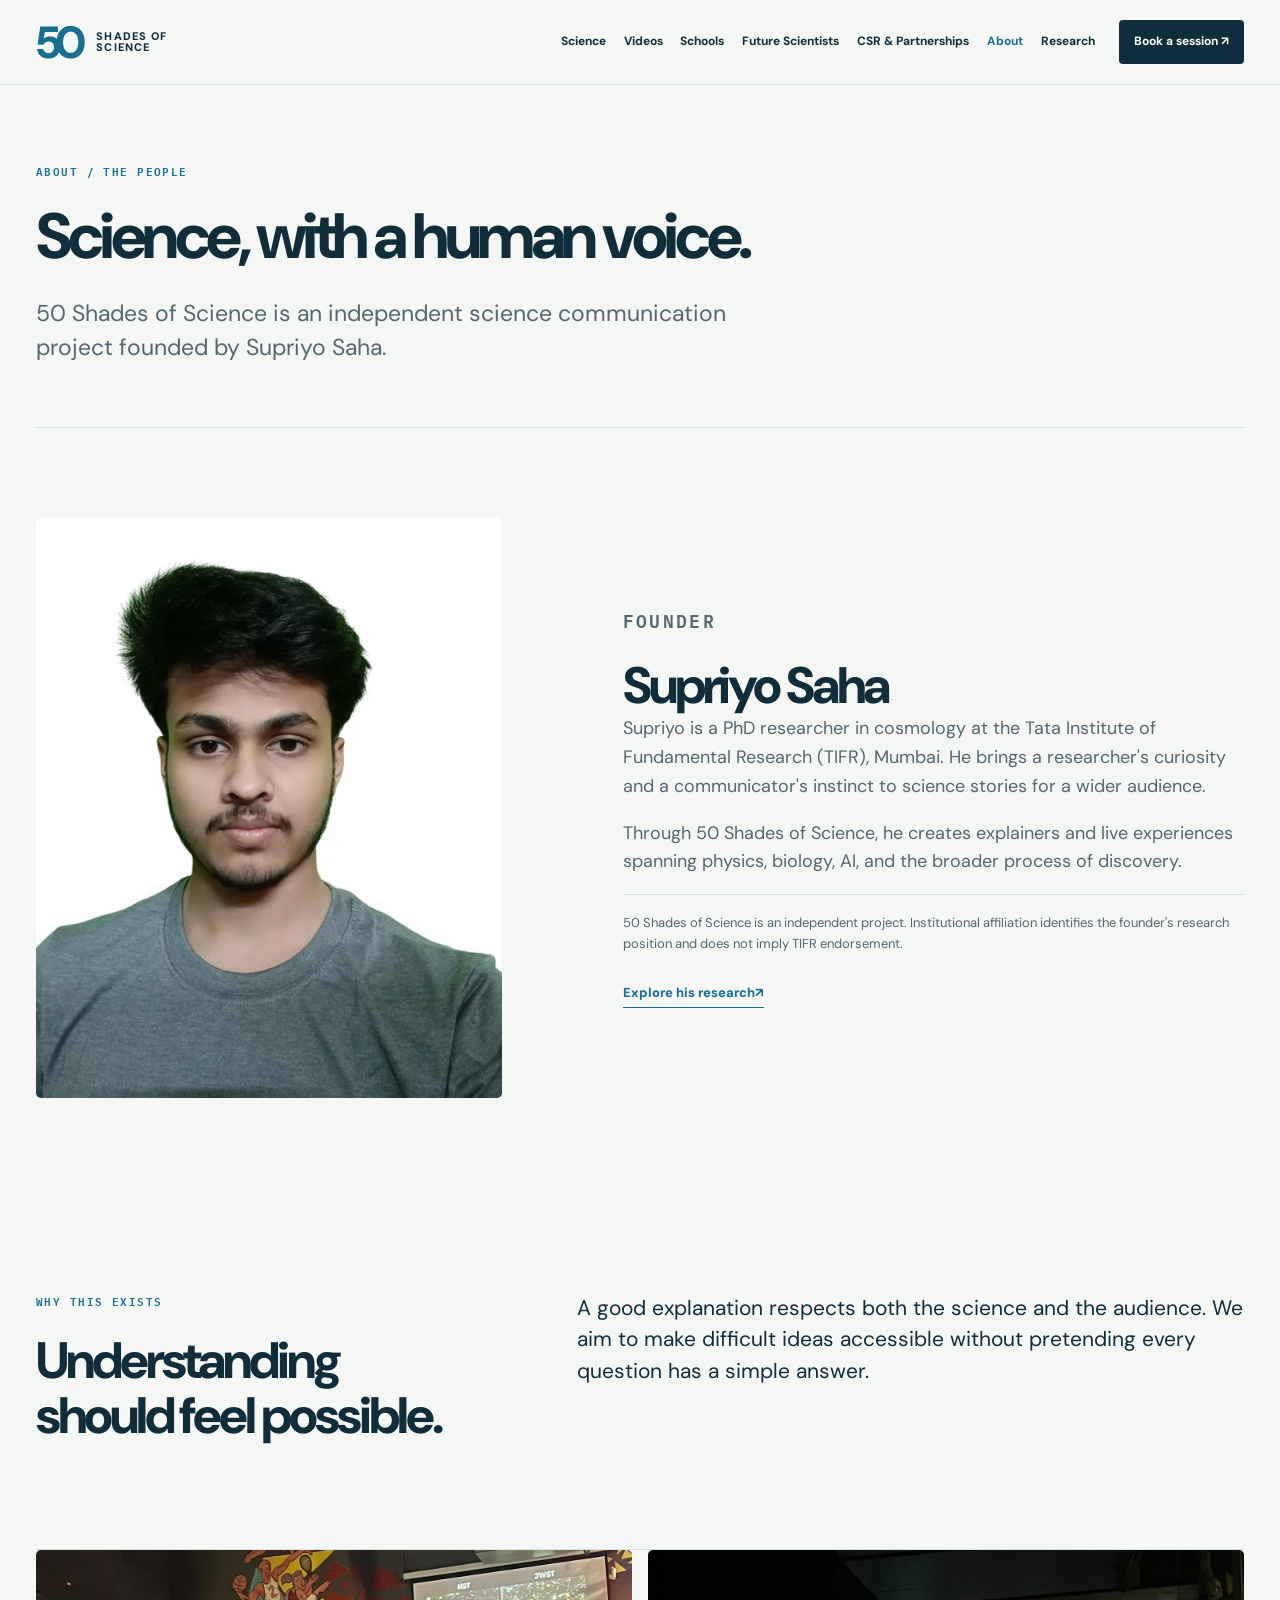
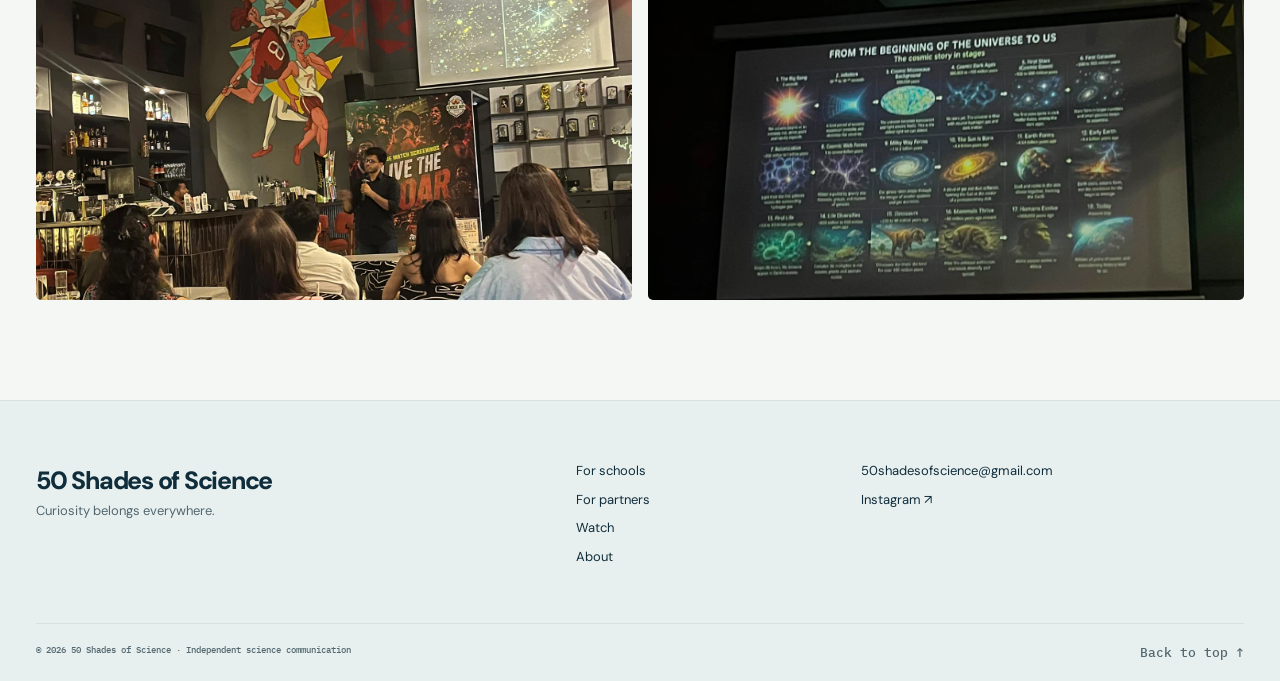
==== about.html @ 001e6424 "Redesign science site with modern light visual system" ====
<!doctype html>
<html lang="en"><head>
<meta charset="utf-8"><meta name="viewport" content="width=device-width, initial-scale=1">
<title>About 50 Shades of Science | 50 Shades of Science</title><meta name="description" content="Meet Supriyo Saha and the independent science communication project 50 Shades of Science.">
<meta name="theme-color" content="#f5f7f4"><link rel="canonical" href="https://supriyosaha1.github.io/50-shades-of-science/about.html"><meta property="og:type" content="website"><meta property="og:url" content="https://supriyosaha1.github.io/50-shades-of-science/about.html"><meta property="og:title" content="About 50 Shades of Science | 50 Shades of Science"><meta property="og:description" content="Meet Supriyo Saha and the independent science communication project 50 Shades of Science."><meta property="og:image" content="https://supriyosaha1.github.io/50-shades-of-science/assets/media/icecube-dawn.webp"><meta name="twitter:card" content="summary_large_image">
<link rel="icon" href="assets/favicon.svg" type="image/svg+xml"><link rel="preconnect" href="https://fonts.googleapis.com"><link rel="preconnect" href="https://fonts.gstatic.com" crossorigin><link href="https://fonts.googleapis.com/css2?family=DM+Sans:wght@400;500;600;700;800&family=IBM+Plex+Mono:wght@400;500;600&display=swap" rel="stylesheet"><link rel="stylesheet" href="assets/css/site-v2.css"><script type="application/ld+json">{"@context":"https://schema.org","@type":"Organization","name":"50 Shades of Science","description":"Independent science communication through talks, videos, and school programmes.","email":"mailto:50shadesofscience@gmail.com","sameAs":["https://www.instagram.com/50_shades_of_science/"]}</script>
<script defer src="assets/js/site.js"></script></head>
<body><a class="skip" href="#main">Skip to content</a>
<header class="site-header"><div class="wrap header-inner"><a class="wordmark" href="index.html" aria-label="50 Shades of Science home"><span class="wordmark-number">50</span><span>SHADES OF<br>SCIENCE</span></a><button class="menu-button" type="button" aria-controls="site-nav" aria-expanded="false">Menu <span aria-hidden="true">☰</span></button><nav id="site-nav" aria-label="Main navigation"><a href="science.html">Science</a><a href="videos.html">Videos</a><a href="school-programmes.html">Schools</a><a href="future-scientists.html">Future Scientists</a><a href="csr-partnerships.html">CSR & Partnerships</a><a href="about.html" aria-current="page">About</a><a href="research.html">Research</a><a class="nav-contact" href="contact.html">Book a session <span aria-hidden="true">↗</span></a></nav></div></header>
<main id="main"><header class="page-intro wrap"><p class="eyebrow">ABOUT / THE PEOPLE</p><h1>Science, with a human voice.</h1><p class="deck">50 Shades of Science is an independent science communication project founded by Supriyo Saha.</p></header><section class="about-grid wrap"><img src="assets/media/supriyo.webp" alt="Portrait of Supriyo Saha" loading="lazy"><div><p class="eyebrow">FOUNDER</p><h2>Supriyo Saha</h2><p>Supriyo is a PhD researcher in cosmology at the Tata Institute of Fundamental Research (TIFR), Mumbai. He brings a researcher's curiosity and a communicator's instinct to science stories for a wider audience.</p><p>Through 50 Shades of Science, he creates explainers and live experiences spanning physics, biology, AI, and the broader process of discovery.</p><p class="fine-print">50 Shades of Science is an independent project. Institutional affiliation identifies the founder's research position and does not imply TIFR endorsement.</p><a class="text-link" href="research.html">Explore his research<span aria-hidden="true"> ↗</span></a></div></section><section class="section wrap"><div class="section-heading"><p class="eyebrow">WHY THIS EXISTS</p><h2>Understanding should feel possible.</h2></div><div class="section-body"><p>A good explanation respects both the science and the audience. We aim to make difficult ideas accessible without pretending every question has a simple answer.</p></div></section><section class="gallery wrap"><img src="assets/images/photos/bar-talk-room.webp" alt="People gathered for a public science talk" loading="lazy"><img src="assets/images/photos/bar-talk-cosmic-slide.webp" alt="Cosmology being explained at a live event" loading="lazy"></section></main>
<footer class="site-footer"><div class="wrap footer-top"><div><a class="footer-brand" href="index.html">50 Shades of Science</a><p>Curiosity belongs everywhere.</p></div><div class="footer-links"><a href="school-programmes.html">For schools</a><a href="csr-partnerships.html">For partners</a><a href="videos.html">Watch</a><a href="about.html">About</a></div><div class="footer-links"><a href="mailto:50shadesofscience@gmail.com">50shadesofscience@gmail.com</a><a href="https://www.instagram.com/50_shades_of_science/" target="_blank" rel="noopener noreferrer">Instagram ↗</a></div></div><div class="wrap footer-bottom"><small>© 2026 50 Shades of Science · Independent science communication</small><a href="#main">Back to top ↑</a></div></footer></body></html>
---- assets/css/site-v2.css ----
:root{--bg:#f5f7f4;--paper:#ffffff;--ink:#102d3c;--muted:#526770;--line:#d5e0df;--blue:#176f91;--aqua:#dcecef;--mint:#eaf3eb;--mono:'IBM Plex Mono',ui-monospace,monospace;--sans:'DM Sans',Inter,ui-sans-serif,system-ui,sans-serif}
*{box-sizing:border-box}html{scroll-behavior:smooth}body{margin:0;background:var(--bg);color:var(--ink);font:16px/1.6 var(--sans);-webkit-font-smoothing:antialiased}img,video{display:block;max-width:100%}a{color:inherit}button,input,select,textarea{font:inherit}button{cursor:pointer}h1,h2,h3,p,figure,blockquote{margin-top:0}.wrap{width:min(100% - 72px,1320px);margin-inline:auto}.skip{position:absolute;top:-100px;left:20px;padding:12px;background:var(--ink);color:#fff;z-index:100}.skip:focus{top:15px}
.site-header{position:sticky;top:0;z-index:40;background:rgba(245,247,244,.96);border-bottom:1px solid var(--line);backdrop-filter:blur(14px)}.header-inner{min-height:84px;display:flex;align-items:center;justify-content:space-between;gap:28px}.wordmark{display:flex;align-items:center;gap:11px;text-decoration:none;font-size:11px;line-height:1.02;font-weight:800;letter-spacing:.1em;white-space:nowrap}.wordmark-number{font-size:45px;line-height:1;letter-spacing:-.13em;padding-right:5px;color:var(--blue);font-weight:800}.site-header nav{display:flex;align-items:center;gap:clamp(10px,1.4vw,22px)}.site-header nav a{text-decoration:none;font-size:12px;font-weight:700;white-space:nowrap;transition:color .2s}.site-header nav a:hover,.site-header nav a[aria-current]{color:var(--blue)}.site-header nav .nav-contact{margin-left:6px;background:var(--ink);color:#fff;padding:12px 15px;border-radius:4px}.site-header nav .nav-contact:hover{background:var(--blue);color:#fff}.menu-button{display:none;background:none;border:0;font-weight:700;color:var(--ink)}
.eyebrow{font:600 11px/1.4 var(--mono);letter-spacing:.13em;text-transform:uppercase;color:var(--blue);margin-bottom:26px}.hero{display:grid;grid-template-columns:1fr .94fr;gap:6%;align-items:stretch;min-height:690px;padding-block:44px 54px}.hero-copy{display:flex;flex-direction:column;justify-content:center;padding-block:35px}.hero h1{font-size:clamp(58px,6.5vw,96px);line-height:.99;letter-spacing:-.084em;font-weight:800;max-width:780px;margin:0 0 31px}.hero h1 em{font-style:normal;color:var(--blue)}.hero-deck{max-width:630px;font-size:clamp(18px,1.7vw,22px);line-height:1.5;color:var(--muted);margin-bottom:37px}.actions{display:flex;gap:12px;flex-wrap:wrap}.button{display:inline-flex;align-items:center;justify-content:center;background:var(--ink);color:#fff;border:1px solid var(--ink);border-radius:4px;min-height:51px;padding:12px 20px;text-decoration:none;font-size:13px;font-weight:800;line-height:1.3;transition:background .2s,transform .2s}.button:hover{background:var(--blue);border-color:var(--blue);transform:translateY(-2px)}.button.secondary{background:transparent;color:var(--ink)}.button.secondary:hover{background:var(--aqua)}.hero-note{display:flex;gap:8px;flex-wrap:wrap;margin-top:59px;padding-top:17px;border-top:1px solid var(--line);font:500 11px/1.6 var(--mono);color:var(--muted)}.hero-note span:first-child:after{content:' /';color:var(--blue)}.hero-photo{margin:0;min-height:560px;position:relative;overflow:hidden;border-radius:5px;background:#c1d4d8}.hero-photo:after{content:'';position:absolute;inset:auto 0 0;height:35%;background:linear-gradient(transparent,rgba(8,35,52,.42));pointer-events:none}.hero-photo img{height:100%;width:100%;object-fit:cover;object-position:64% center}.hero-photo figcaption{position:absolute;bottom:25px;left:25px;z-index:1;color:#fff;font:600 11px var(--mono);letter-spacing:.06em;text-transform:uppercase}.strip{display:flex;justify-content:space-between;gap:12px;border-top:1px solid var(--line);border-bottom:1px solid var(--line);padding-block:18px;font:600 11px var(--mono);letter-spacing:.09em;text-transform:uppercase;color:var(--muted)}.strip span:before{content:'+';color:var(--blue);margin-right:10px}
.section{display:grid;grid-template-columns:.8fr 1.2fr;gap:8%;padding-block:105px;border-bottom:1px solid var(--line)}.section h2,.section-wide h2,.photo-band h2,.about-grid h2,.contact-aside h2{font-size:clamp(38px,4vw,59px);line-height:1.07;letter-spacing:-.06em;font-weight:800;margin:0}.section-body{max-width:680px}.section-body>p:first-child{font-size:21px;line-height:1.5;color:var(--ink)}.section-body p,.card p,.photo-band p,.about-grid p,.contact-aside p{color:var(--muted)}.text-link{display:inline-flex;align-items:center;color:var(--blue);font-size:13px;font-weight:800;text-decoration:none;padding-bottom:3px;border-bottom:1px solid var(--blue);margin-top:15px}.text-link:hover{color:var(--ink);border-color:var(--ink)}.section-wide{padding-block:100px}.tint{background:var(--aqua)}.section-wide .section-heading{display:grid;grid-template-columns:1fr 1fr;column-gap:8%;align-items:end;margin-bottom:32px}.section-wide .section-heading .eyebrow{grid-column:1/-1}.section-wide .section-heading>p:last-child{max-width:400px;color:var(--muted);margin:0}.feature-grid{display:grid;grid-template-columns:1.15fr .85fr;gap:18px}.card{min-width:0;background:var(--paper);border:1px solid var(--line);border-radius:5px;overflow:hidden;transition:transform .25s,box-shadow .25s}.card:hover{transform:translateY(-4px);box-shadow:0 16px 35px rgba(20,62,78,.08)}.card>img{width:100%;height:280px;object-fit:cover}.feature-grid .card>img{height:350px}.feature-grid .card:first-child>img{object-position:63% center}.card-copy{padding:26px 27px 30px}.card .eyebrow{margin-bottom:14px}.card h3{font-size:clamp(25px,2.5vw,36px);letter-spacing:-.055em;line-height:1.13;font-weight:800;margin-bottom:16px}.card p{font-size:15px;margin-bottom:0}.three-grid,.topic-grid{display:grid;grid-template-columns:repeat(3,1fr);gap:16px}.three-grid .card,.topic-grid .card{min-height:245px}.three-grid .card-copy,.topic-grid .card-copy{height:100%;display:flex;flex-direction:column}.card-copy .text-link{align-self:flex-start;margin-top:auto;padding-top:26px}.quote-band{background:var(--mint);padding-block:80px}.quote-band blockquote{font-size:clamp(30px,3.1vw,48px);line-height:1.17;letter-spacing:-.06em;font-weight:700;max-width:950px;margin-bottom:22px}.quote-band p{font:500 12px var(--mono);color:var(--muted)}.closing{border-bottom:0}
.page-intro{padding-block:78px 62px;border-bottom:1px solid var(--line)}.page-intro h1{font-size:clamp(48px,5vw,72px);line-height:1.04;letter-spacing:-.07em;font-weight:800;max-width:900px;margin:0 0 25px}.page-intro .deck{font-size:clamp(18px,1.8vw,23px);line-height:1.5;color:var(--muted);max-width:760px;margin:0}.topic-grid{padding-block:75px}.topic-grid .card{min-height:250px}.video-list{padding-block:38px 75px}.video-entry{display:grid;grid-template-columns:minmax(260px,.7fr) 1fr;gap:9%;padding-block:55px;border-bottom:1px solid var(--line);align-items:center}.video-frame{display:flex;justify-content:center;background:var(--aqua);border-radius:5px;overflow:hidden;max-height:650px}.video-frame video{height:min(61vw,640px);aspect-ratio:9/16;min-height:380px;object-fit:contain;background:var(--aqua)}.video-copy h2{font-size:clamp(36px,4vw,62px);line-height:1.08;letter-spacing:-.06em;font-weight:800}.video-copy p{color:var(--muted);font-size:18px}.video-copy .meta{font:500 11px var(--mono);text-transform:uppercase;letter-spacing:.1em;margin-top:35px}.detail-list{border-top:1px solid var(--line)}.detail-list>div{display:grid;grid-template-columns:180px 1fr;gap:24px;padding:20px 0;border-bottom:1px solid var(--line)}.detail-list strong{font-size:14px}.detail-list p{margin:0}.photo-band{padding-block:90px;display:grid;grid-template-columns:1fr .8fr;gap:8%;align-items:center;border-bottom:1px solid var(--line)}.photo-band img{height:480px;width:100%;object-fit:cover;border-radius:5px}.pilot-grid{display:grid;grid-template-columns:repeat(4,1fr);gap:8px;margin-top:35px}.pilot-grid>div{border:1px solid var(--line);background:var(--paper);padding:19px 15px;min-height:115px;border-radius:4px}.pilot-grid span{display:block;font-size:29px;font-weight:800;letter-spacing:-.05em}.pilot-grid small{color:var(--muted);font:500 11px var(--mono)}.about-grid{display:grid;grid-template-columns:.75fr 1fr;gap:10%;padding-block:90px;align-items:center}.about-grid>img{width:100%;height:580px;object-fit:cover;object-position:center top;background:#ebece8;border-radius:5px}.about-grid p{font-size:18px}.about-grid .fine-print{font-size:13px;border-top:1px solid var(--line);padding-top:18px}.gallery{display:grid;grid-template-columns:1fr 1fr;gap:16px;padding-bottom:100px}.gallery img{width:100%;height:350px;object-fit:cover;border-radius:5px}
.contact-layout{display:grid;grid-template-columns:.6fr 1fr;gap:10%;padding-block:80px 120px}.contact-aside h2{font-size:36px}.contact-aside a{font-weight:800;text-decoration-color:var(--blue)}.contact-note{border-top:1px solid var(--line);margin-top:55px;padding-top:22px}.contact-note p{font-size:13px}.booking-form{background:var(--paper);border:1px solid var(--line);border-radius:5px;padding:35px}.booking-form label{display:block;font-size:13px;font-weight:800;margin-bottom:20px}.booking-form label span{color:var(--blue)}.booking-form input,.booking-form select,.booking-form textarea{display:block;width:100%;margin-top:7px;border:1px solid #b6c9ce;background:#fff;color:var(--ink);border-radius:4px;padding:12px;outline-offset:2px}.booking-form :is(input,select,textarea):focus{outline:2px solid var(--blue);border-color:var(--blue)}.field-row{display:grid;grid-template-columns:1fr 1fr;gap:18px}.form-status{font-size:13px;color:var(--muted);margin-top:16px}.site-footer{border-top:1px solid var(--line);background:#e8f0ef;padding-top:60px}.footer-top{display:grid;grid-template-columns:2fr 1fr 1.5fr;gap:30px;padding-bottom:55px}.footer-brand{font-size:25px;letter-spacing:-.05em;font-weight:800;text-decoration:none}.footer-top p{color:var(--muted);font-size:13px}.footer-links{display:flex;flex-direction:column;gap:8px}.footer-links a,.footer-bottom a{font-size:13px;text-decoration:none}.footer-links a:hover,.footer-bottom a:hover{color:var(--blue)}.footer-bottom{display:flex;justify-content:space-between;gap:20px;border-top:1px solid var(--line);padding-block:20px;color:var(--muted);font:500 11px var(--mono)}
@media(max-width:1140px){.site-header nav{gap:10px}.site-header nav a{font-size:11px}.hero h1{font-size:70px}.three-grid{grid-template-columns:repeat(2,1fr)}}
@media(max-width:880px){.menu-button{display:block}.site-header nav{display:none;position:absolute;top:83px;left:0;right:0;background:var(--bg);border-bottom:1px solid var(--line);padding:22px 36px;flex-direction:column;align-items:stretch;gap:0}.site-header nav.open{display:flex}.site-header nav a{padding:9px 0;font-size:15px}.site-header nav .nav-contact{margin:10px 0 0;text-align:center}.hero{grid-template-columns:1fr;min-height:0}.hero-photo{height:470px;min-height:0}.hero-copy{padding:20px 0 30px}.feature-grid .card>img{height:280px}.pilot-grid{grid-template-columns:repeat(2,1fr)}}
@media(max-width:650px){.wrap{width:min(100% - 36px,1320px)}.header-inner{min-height:72px}.site-header nav{top:71px}.wordmark-number{font-size:40px}.hero{padding-block:34px 45px;gap:10px}.hero h1,.page-intro h1{font-size:clamp(54px,12vw,75px)}.hero-deck,.page-intro .deck{font-size:18px}.hero-note{margin-top:42px}.hero-photo{height:390px}.hero-photo figcaption{font-size:10px;left:16px;bottom:16px}.strip{flex-direction:column;gap:5px}.section,.photo-band,.about-grid,.contact-layout{grid-template-columns:1fr;padding-block:68px;gap:26px}.section h2,.section-wide h2,.photo-band h2,.about-grid h2{font-size:43px}.section-body>p:first-child{font-size:19px}.section-wide,.quote-band{padding-block:70px}.section-wide .section-heading{grid-template-columns:1fr;gap:13px}.feature-grid,.three-grid,.topic-grid,.gallery{grid-template-columns:1fr}.feature-grid .card>img{height:280px}.topic-grid{padding-block:55px}.page-intro{padding-block:67px 48px}.video-entry{grid-template-columns:1fr;gap:30px;padding-block:48px}.video-frame video{height:510px;min-height:0}.video-copy h2{font-size:42px}.photo-band img,.about-grid>img{height:430px}.detail-list>div{grid-template-columns:1fr;gap:4px}.booking-form{padding:22px}.field-row{grid-template-columns:1fr;gap:0}.footer-top{grid-template-columns:1fr 1fr}.footer-top>div:first-child{grid-column:1/-1}.footer-bottom{flex-direction:column}.gallery img{height:270px}}
@media(prefers-reduced-motion:reduce){html{scroll-behavior:auto}.button,.card{transition:none}}
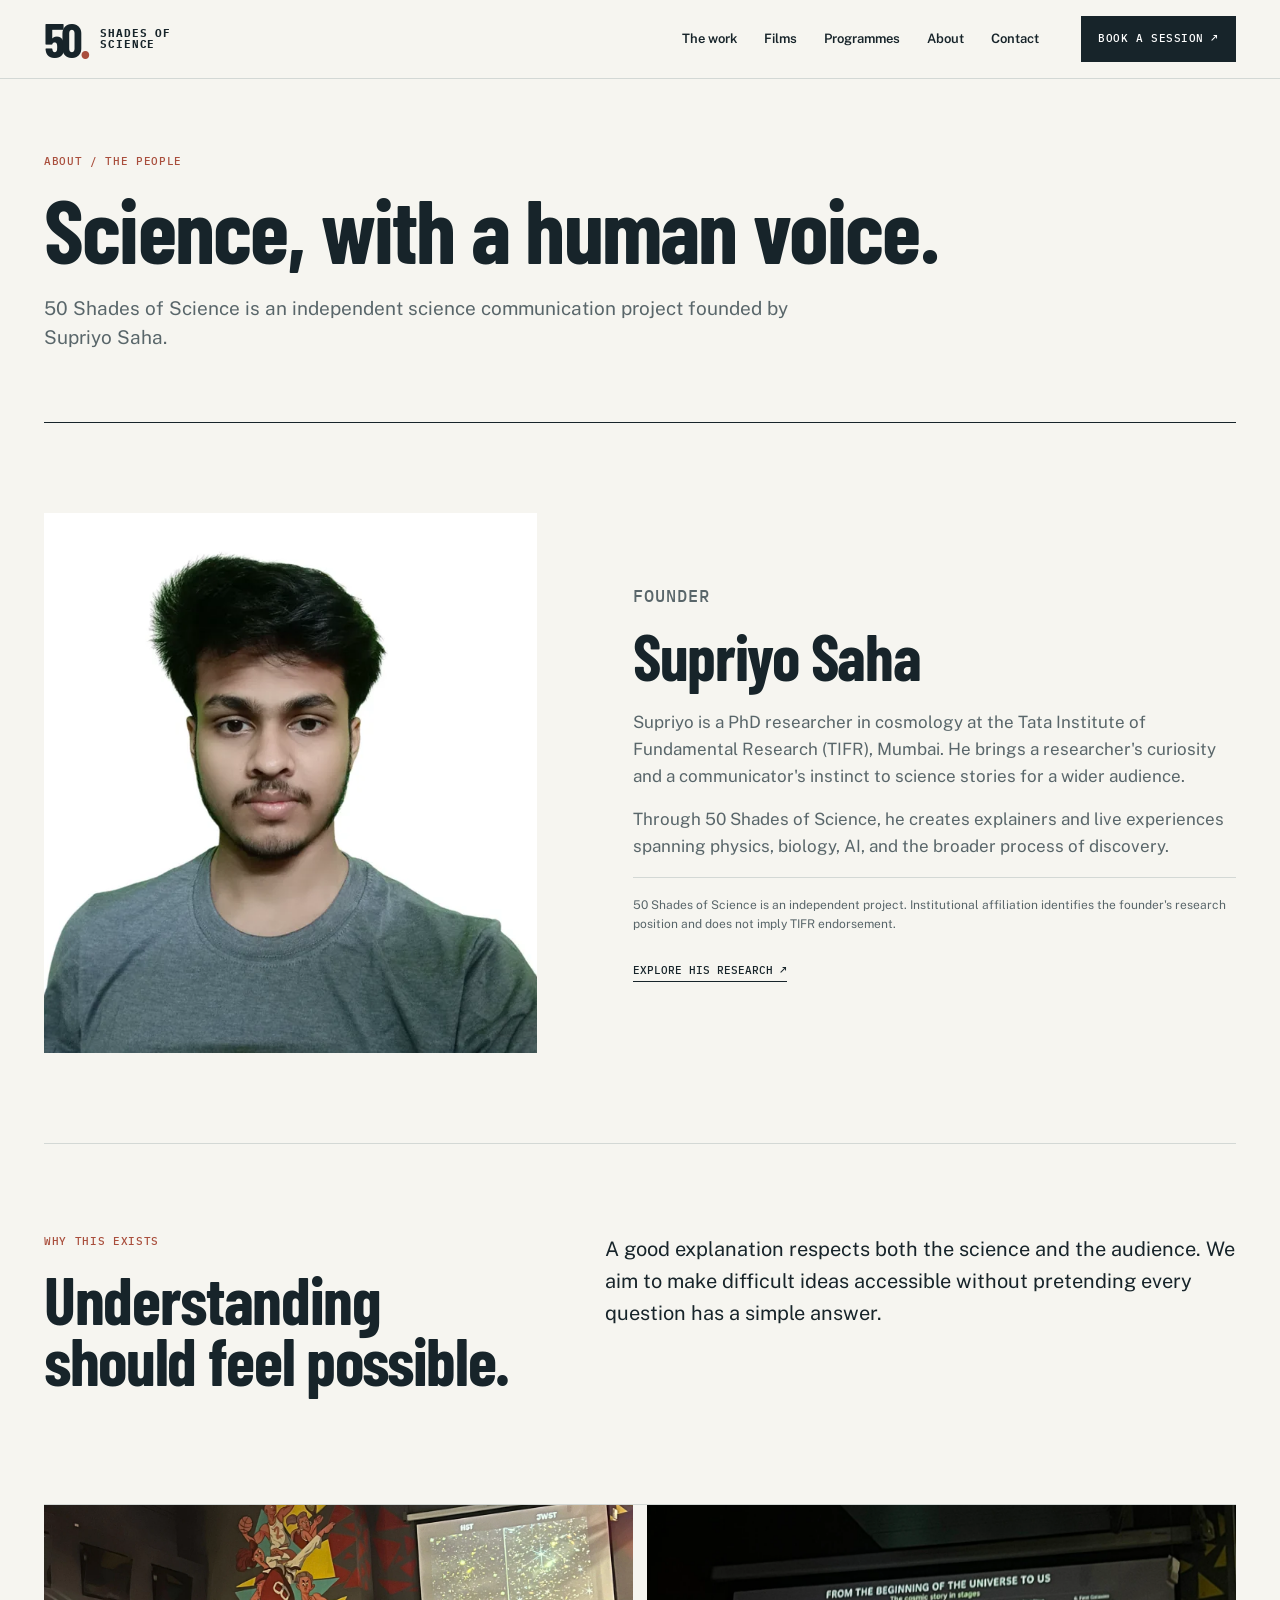
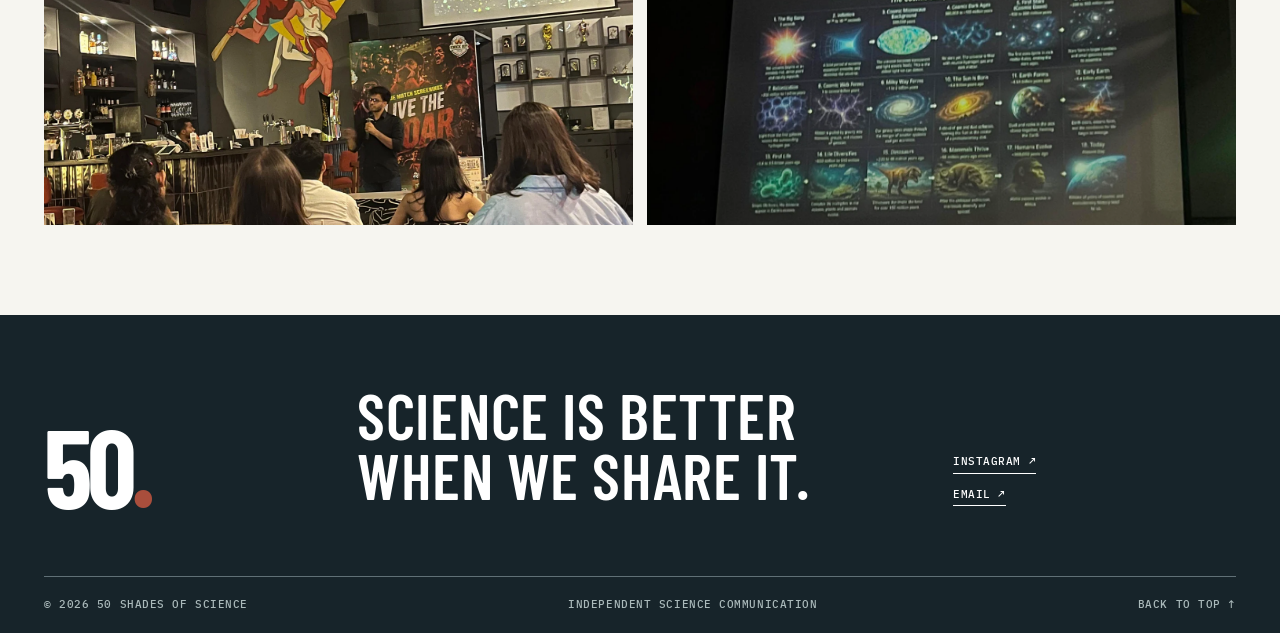
==== commit 5f776b8e: "Build continuous-scroll homepage with founder photography" ====
--- a/about.html
+++ b/about.html
@@ -2,10 +2,10 @@
 <html lang="en"><head>
 <meta charset="utf-8"><meta name="viewport" content="width=device-width, initial-scale=1">
 <title>About 50 Shades of Science | 50 Shades of Science</title><meta name="description" content="Meet Supriyo Saha and the independent science communication project 50 Shades of Science.">
-<meta name="theme-color" content="#f5f7f4"><link rel="canonical" href="https://supriyosaha1.github.io/50-shades-of-science/about.html"><meta property="og:type" content="website"><meta property="og:url" content="https://supriyosaha1.github.io/50-shades-of-science/about.html"><meta property="og:title" content="About 50 Shades of Science | 50 Shades of Science"><meta property="og:description" content="Meet Supriyo Saha and the independent science communication project 50 Shades of Science."><meta property="og:image" content="https://supriyosaha1.github.io/50-shades-of-science/assets/media/icecube-dawn.webp"><meta name="twitter:card" content="summary_large_image">
-<link rel="icon" href="assets/favicon.svg" type="image/svg+xml"><link rel="preconnect" href="https://fonts.googleapis.com"><link rel="preconnect" href="https://fonts.gstatic.com" crossorigin><link href="https://fonts.googleapis.com/css2?family=DM+Sans:wght@400;500;600;700;800&family=IBM+Plex+Mono:wght@400;500;600&display=swap" rel="stylesheet"><link rel="stylesheet" href="assets/css/site-v2.css"><script type="application/ld+json">{"@context":"https://schema.org","@type":"Organization","name":"50 Shades of Science","description":"Independent science communication through talks, videos, and school programmes.","email":"mailto:50shadesofscience@gmail.com","sameAs":["https://www.instagram.com/50_shades_of_science/"]}</script>
+<meta name="theme-color" content="#f6f5f0"><link rel="canonical" href="https://supriyosaha1.github.io/50-shades-of-science/about.html"><meta property="og:type" content="website"><meta property="og:url" content="https://supriyosaha1.github.io/50-shades-of-science/about.html"><meta property="og:title" content="About 50 Shades of Science | 50 Shades of Science"><meta property="og:description" content="Meet Supriyo Saha and the independent science communication project 50 Shades of Science."><meta property="og:image" content="https://supriyosaha1.github.io/50-shades-of-science/assets/images/photos/bar-talk-mic.webp"><meta name="twitter:card" content="summary_large_image">
+<link rel="icon" href="assets/favicon.svg" type="image/svg+xml"><link rel="preconnect" href="https://fonts.googleapis.com"><link rel="preconnect" href="https://fonts.gstatic.com" crossorigin><link href="https://fonts.googleapis.com/css2?family=Barlow+Condensed:wght@500;600;700&family=Public+Sans:wght@400;500;600;700&family=IBM+Plex+Mono:wght@500&display=swap" rel="stylesheet"><link rel="stylesheet" href="assets/css/home.css"><link rel="stylesheet" href="assets/css/pages.css"><script type="application/ld+json">{"@context":"https://schema.org","@type":"Organization","name":"50 Shades of Science","description":"Independent science communication through talks, videos, and school programmes.","email":"mailto:50shadesofscience@gmail.com","sameAs":["https://www.instagram.com/50_shades_of_science/"]}</script>
 <script defer src="assets/js/site.js"></script></head>
 <body><a class="skip" href="#main">Skip to content</a>
-<header class="site-header"><div class="wrap header-inner"><a class="wordmark" href="index.html" aria-label="50 Shades of Science home"><span class="wordmark-number">50</span><span>SHADES OF<br>SCIENCE</span></a><button class="menu-button" type="button" aria-controls="site-nav" aria-expanded="false">Menu <span aria-hidden="true">☰</span></button><nav id="site-nav" aria-label="Main navigation"><a href="science.html">Science</a><a href="videos.html">Videos</a><a href="school-programmes.html">Schools</a><a href="future-scientists.html">Future Scientists</a><a href="csr-partnerships.html">CSR & Partnerships</a><a href="about.html" aria-current="page">About</a><a href="research.html">Research</a><a class="nav-contact" href="contact.html">Book a session <span aria-hidden="true">↗</span></a></nav></div></header>
+<header class="header"><div class="shell header-inner"><a class="brand" href="index.html#top" aria-label="50 Shades of Science home"><span class="brand-mark">50<span class="brand-dot">.</span></span><span class="brand-name">SHADES OF<br>SCIENCE</span></a><button class="menu-button" type="button" aria-controls="site-nav" aria-expanded="false">Menu <span aria-hidden="true">☰</span></button><nav id="site-nav" aria-label="Main navigation"><a href="index.html#work">The work</a><a href="index.html#films">Films</a><a href="index.html#programmes">Programmes</a><a href="index.html#about">About</a><a href="index.html#contact">Contact</a></nav><a class="header-cta" href="index.html#contact">BOOK A SESSION ↗</a></div></header>
 <main id="main"><header class="page-intro wrap"><p class="eyebrow">ABOUT / THE PEOPLE</p><h1>Science, with a human voice.</h1><p class="deck">50 Shades of Science is an independent science communication project founded by Supriyo Saha.</p></header><section class="about-grid wrap"><img src="assets/media/supriyo.webp" alt="Portrait of Supriyo Saha" loading="lazy"><div><p class="eyebrow">FOUNDER</p><h2>Supriyo Saha</h2><p>Supriyo is a PhD researcher in cosmology at the Tata Institute of Fundamental Research (TIFR), Mumbai. He brings a researcher's curiosity and a communicator's instinct to science stories for a wider audience.</p><p>Through 50 Shades of Science, he creates explainers and live experiences spanning physics, biology, AI, and the broader process of discovery.</p><p class="fine-print">50 Shades of Science is an independent project. Institutional affiliation identifies the founder's research position and does not imply TIFR endorsement.</p><a class="text-link" href="research.html">Explore his research<span aria-hidden="true"> ↗</span></a></div></section><section class="section wrap"><div class="section-heading"><p class="eyebrow">WHY THIS EXISTS</p><h2>Understanding should feel possible.</h2></div><div class="section-body"><p>A good explanation respects both the science and the audience. We aim to make difficult ideas accessible without pretending every question has a simple answer.</p></div></section><section class="gallery wrap"><img src="assets/images/photos/bar-talk-room.webp" alt="People gathered for a public science talk" loading="lazy"><img src="assets/images/photos/bar-talk-cosmic-slide.webp" alt="Cosmology being explained at a live event" loading="lazy"></section></main>
-<footer class="site-footer"><div class="wrap footer-top"><div><a class="footer-brand" href="index.html">50 Shades of Science</a><p>Curiosity belongs everywhere.</p></div><div class="footer-links"><a href="school-programmes.html">For schools</a><a href="csr-partnerships.html">For partners</a><a href="videos.html">Watch</a><a href="about.html">About</a></div><div class="footer-links"><a href="mailto:50shadesofscience@gmail.com">50shadesofscience@gmail.com</a><a href="https://www.instagram.com/50_shades_of_science/" target="_blank" rel="noopener noreferrer">Instagram ↗</a></div></div><div class="wrap footer-bottom"><small>© 2026 50 Shades of Science · Independent science communication</small><a href="#main">Back to top ↑</a></div></footer></body></html>+<footer class="footer"><div class="shell footer-main"><a class="footer-logo" href="index.html#top">50<span>.</span></a><p>SCIENCE IS BETTER<br>WHEN WE SHARE IT.</p><div><a href="https://www.instagram.com/50_shades_of_science/" target="_blank" rel="noopener noreferrer">INSTAGRAM ↗</a><a href="mailto:50shadesofscience@gmail.com">EMAIL ↗</a></div></div><div class="shell footer-bottom"><span>© 2026 50 SHADES OF SCIENCE</span><span>INDEPENDENT SCIENCE COMMUNICATION</span><a href="index.html#top">BACK TO TOP ↑</a></div></footer></body></html>
--- a/assets/css/home.css
+++ b/assets/css/home.css
@@ -0,0 +1,12 @@
+:root{--paper:#f6f5f0;--white:#fff;--ink:#17242a;--soft:#59666a;--line:#d3d8d5;--accent:#a94e3c;--sand:#e8dfd0;--ice:#dbe9e9;--display:'Barlow Condensed','Arial Narrow',sans-serif;--body:'Public Sans',Arial,sans-serif;--mono:'IBM Plex Mono',monospace}
+*{box-sizing:border-box}html{scroll-behavior:smooth;scroll-padding-top:80px}body{margin:0;background:var(--paper);color:var(--ink);font:16px/1.58 var(--body);-webkit-font-smoothing:antialiased}img{display:block;width:100%}a{color:inherit}button,input,select,textarea{font:inherit}button{cursor:pointer}h1,h2,h3,p,figure{margin-top:0}.shell,.section-shell{width:min(100% - 88px,1370px);margin-inline:auto}.skip{position:absolute;left:20px;top:-100px;padding:12px;background:var(--ink);color:#fff;z-index:100}.skip:focus{top:10px}.kicker,.section-number,.small-link,.film-meta,.photo-note,.panel-top,.panel-bottom,.hero-foot,.portrait-label,.talk-inset figcaption,.hero-index,.ticker,.brand-name,.header-cta,.footer{font:500 11px/1.4 var(--mono);letter-spacing:.05em}.kicker{color:var(--accent);text-transform:uppercase}.signal{display:inline-block;width:7px;height:7px;background:var(--accent);border-radius:50%;margin-right:8px;vertical-align:2px}
+.header{position:sticky;top:0;z-index:50;background:rgba(246,245,240,.96);border-bottom:1px solid var(--line);backdrop-filter:blur(14px)}.header-inner{height:78px;display:flex;align-items:center;gap:42px}.brand{display:flex;align-items:center;gap:13px;text-decoration:none;white-space:nowrap}.brand-mark{font:700 48px/.8 var(--display);letter-spacing:-.075em}.brand-dot,.footer-logo span{color:var(--accent)}.brand-name{font-weight:700;letter-spacing:.08em;line-height:1.03}.header nav{display:flex;align-items:center;gap:27px;margin-left:auto}.header nav a{text-decoration:none;font-size:13px;font-weight:600;white-space:nowrap}.header nav a:hover{color:var(--accent)}.header-cta{display:inline-flex;align-items:center;gap:25px;background:var(--ink);color:white;padding:15px 17px;text-decoration:none;white-space:nowrap}.header-cta:hover,.solid-button:hover{background:var(--accent)}.menu-button{display:none;background:none;border:0;color:var(--ink);font-weight:700}
+.hero{min-height:690px;display:grid;grid-template-columns:1.05fr .95fr;gap:6%;padding-block:58px 82px}.hero-copy{display:flex;flex-direction:column;align-items:flex-start;justify-content:center;padding-block:18px}.hero .kicker{margin-bottom:37px}.hero h1,.section-shell h2,.room h2{font-family:var(--display);font-weight:700;letter-spacing:-.025em;line-height:.91}.hero h1{font-size:clamp(86px,10vw,156px);margin:0 0 27px}.hero h1 span{color:var(--accent)}.hero-lead{max-width:530px;color:#3e4b4e;font-size:19px;line-height:1.55;margin-bottom:31px}.hero-actions{display:flex;align-items:center;gap:30px;flex-wrap:wrap}.solid-button{display:inline-flex;align-items:center;justify-content:center;gap:28px;min-height:51px;padding:14px 18px;border:0;background:var(--ink);color:white;text-decoration:none;font:500 11px var(--mono);letter-spacing:.04em;transition:background .2s}.under-link,.small-link{display:inline-flex;gap:12px;align-items:center;padding-bottom:4px;border-bottom:1px solid currentColor;text-decoration:none;font:500 11px var(--mono);letter-spacing:.04em}.under-link:hover,.small-link:hover{color:var(--accent)}.hero-foot{display:flex;flex-wrap:wrap;gap:8px 18px;margin-top:60px;padding-top:17px;width:100%;border-top:1px solid var(--line);color:#6a7578}.hero-foot span:first-child{color:var(--ink)}.hero-visual{position:relative;min-height:595px}.portrait-frame{position:absolute;inset:0 0 5% 13%;background:var(--sand);overflow:hidden}.portrait-frame img{height:100%;object-fit:cover;object-position:center 25%;filter:saturate(.83)}.portrait-label{position:absolute;top:16px;right:16px;background:var(--paper);padding:9px 10px}.talk-inset{position:absolute;left:0;bottom:0;width:39%;height:43%;margin:0;background:var(--white);padding:7px;box-shadow:0 22px 45px rgba(0,0,0,.12)}.talk-inset img{height:calc(100% - 26px);object-fit:cover;object-position:center 27%}.talk-inset figcaption{height:26px;padding:6px 2px 0;color:var(--soft);font-size:9px}.hero-index{position:absolute;right:0;bottom:0;transform:translateY(27px);color:var(--soft)}
+.ticker{border-block:1px solid var(--ink);background:#f0eee8}.ticker-inner{display:flex;justify-content:space-between;align-items:center;gap:16px;min-height:64px;white-space:nowrap;overflow:hidden}.ticker i{font-style:normal;color:var(--accent);font-size:18px}.section-shell{padding-block:96px}.section-top{display:flex;justify-content:space-between;align-items:center;gap:24px;border-top:1px solid var(--ink);padding-top:15px;margin-bottom:44px}.section-top .kicker{margin:0}.section-number{margin:0;color:#667477}.section-title-row{display:grid;grid-template-columns:1.25fr .75fr;gap:8%;align-items:end}.section-shell h2,.room h2{font-size:clamp(72px,8vw,118px);margin:0}.section-title-row>p{font-size:19px;max-width:440px;color:var(--soft);margin:0 0 9px}.subject-list{display:flex;flex-wrap:wrap;gap:10px;margin-top:70px}.subject-list span{border:1px solid var(--line);padding:10px 14px;font:500 11px var(--mono);background:#fff}.films{padding-top:60px}.films h2{margin-bottom:38px}.film-grid{display:grid;grid-template-columns:1.12fr .88fr;gap:26px}.film>a{display:block;position:relative;overflow:hidden;background:var(--ice)}.film img{height:385px;object-fit:cover;transition:transform .4s}.film:hover img{transform:scale(1.035)}.feature-film img{object-position:65% center}.film-arrow{position:absolute;right:18px;bottom:18px;width:43px;height:43px;background:var(--paper);display:grid;place-items:center;font-size:22px}.film-meta{display:flex;justify-content:space-between;gap:12px;color:var(--accent);margin:17px 0 12px}.film h3{font:700 clamp(34px,4vw,55px)/.98 var(--display);letter-spacing:-.015em;margin-bottom:9px;max-width:550px}.film p{max-width:500px;color:var(--soft);font-size:15px}
+.formats{padding-top:70px}.formats-layout{display:grid;grid-template-columns:.78fr 1.22fr;gap:7%}.formats-lead{font-size:19px;max-width:370px;color:var(--soft);margin-top:22px}.format-rows{border-top:1px solid var(--ink)}.format-rows a{display:grid;grid-template-columns:34px 1fr 150px 22px;gap:12px;align-items:center;min-height:91px;border-bottom:1px solid var(--line);text-decoration:none}.format-rows a:hover{color:var(--accent)}.format-rows span{font:500 11px var(--mono);color:var(--accent)}.format-rows strong{font:600 clamp(25px,2.3vw,34px) var(--display);line-height:1}.format-rows em{font:400 12px/1.35 var(--body);color:var(--soft)}.format-rows b{font-size:21px;font-weight:400;text-align:right}.room{min-height:625px;display:grid;grid-template-columns:1fr 1fr;background:var(--ice)}.room-photo{min-height:625px;overflow:hidden}.room-photo img{height:100%;object-fit:cover;object-position:center 25%}.room-copy{padding:11% 12% 10%;display:flex;align-items:flex-start;flex-direction:column;justify-content:center}.room .kicker{margin-bottom:40px}.room h2{margin-bottom:22px}.room-copy>p:not(.kicker){font-size:18px;max-width:410px;color:var(--soft);margin-bottom:30px}.photo-note{color:#687a7e;margin-top:70px}
+.schools-grid{display:grid;grid-template-columns:1fr .9fr;gap:9%;align-items:center}.schools-grid h2{margin-bottom:24px}.schools-grid p{font-size:18px;color:var(--soft);max-width:500px;margin-bottom:28px}.school-panel{background:#ede9df;border-left:4px solid var(--accent);padding:35px 38px}.panel-top,.panel-bottom{color:var(--accent)}.school-panel ul{list-style:none;margin:27px 0;padding:0;border-top:1px solid #c9c9c0}.school-panel li{padding:17px 0;border-bottom:1px solid #c9c9c0;font:600 26px/1 var(--display)}.panel-bottom{display:block;margin-top:25px;color:#627071;font-size:10px}.about{padding-top:70px}.about-grid{display:grid;grid-template-columns:.8fr 1.2fr;gap:9%;align-items:center}.about-photo{height:620px;overflow:hidden}.about-photo img{height:100%;object-fit:cover;object-position:center 27%}.about-copy h2{font-size:clamp(62px,6.7vw,100px);margin-bottom:26px}.about-copy p{max-width:570px;font-size:18px;color:var(--soft)}.about-copy small{display:block;border-top:1px solid var(--line);padding-top:17px;color:var(--soft);max-width:570px;font-size:12px;margin-top:50px}.partners{padding-top:60px}.partners-grid{display:grid;grid-template-columns:1.15fr .85fr;gap:8%;align-items:end}.partners-grid p{color:var(--soft);font-size:18px;max-width:440px}.contact{padding-bottom:115px}.contact-grid{display:grid;grid-template-columns:.9fr 1.1fr;gap:8%;align-items:start}.contact h2{font-size:clamp(66px,7.5vw,112px);margin-bottom:26px}.contact-grid>div>p{color:var(--soft);font-size:18px;max-width:440px}.email-link{display:inline-block;color:var(--accent);font-weight:700;text-decoration-thickness:1px;text-underline-offset:5px;overflow-wrap:anywhere}.contact-grid>div>.form-note{font-size:12px;max-width:380px;margin-top:55px}.home-form{background:#fff;border:1px solid var(--line);padding:33px}.home-form label{display:block;font-size:12px;font-weight:700;letter-spacing:.02em;margin-bottom:17px}.home-form label span{color:var(--accent)}.home-form input,.home-form select,.home-form textarea{display:block;width:100%;background:#fbfbf8;border:1px solid #bbc5c3;border-radius:0;padding:11px 12px;margin-top:7px;color:var(--ink);outline-offset:2px}.home-form :is(input,select,textarea):focus{outline:2px solid var(--accent);border-color:var(--accent)}.form-pair{display:grid;grid-template-columns:1fr 1fr;gap:16px}.home-form .solid-button{cursor:pointer}.home-form #form-status{font-size:12px;color:var(--soft);margin:15px 0 0}
+.footer{background:var(--ink);color:#fff}.footer-main{display:grid;grid-template-columns:1fr 2fr 1fr;gap:30px;align-items:end;padding-block:70px}.footer-logo{font:700 110px/.75 var(--display);letter-spacing:-.05em;text-decoration:none}.footer-main p{font:600 clamp(39px,5vw,73px)/.95 var(--display);margin:0}.footer-main>div{display:flex;flex-direction:column;gap:13px;align-items:flex-start}.footer-main>div a{border-bottom:1px solid #fff;text-decoration:none;padding-bottom:3px}.footer-bottom{display:flex;justify-content:space-between;gap:20px;border-top:1px solid #607076;padding-block:20px;color:#aab9ba}.footer-bottom a{text-decoration:none}.footer a:hover{color:#f3b09e}
+@media(max-width:1050px){.header-inner{gap:20px}.header nav{gap:13px}.hero h1{font-size:clamp(75px,10vw,115px)}.hero-visual{min-height:520px}.format-rows a{grid-template-columns:30px 1fr 22px}.format-rows em{display:none}}
+@media(max-width:760px){.shell,.section-shell{width:min(100% - 38px,1370px)}.header-inner{height:68px}.brand-mark{font-size:43px}.header nav{display:none;position:absolute;top:67px;left:0;right:0;background:var(--paper);padding:20px;border-bottom:1px solid var(--line);flex-direction:column;align-items:stretch;gap:0}.header nav.open{display:flex}.header nav a{padding:11px 0;font-size:15px}.header-cta{margin-left:auto;padding:11px 12px;font-size:10px}.menu-button{display:block;order:3}.hero{grid-template-columns:1fr;gap:20px;min-height:0;padding-block:46px 68px}.hero-copy{padding:0}.hero h1{font-size:clamp(86px,16vw,125px)}.hero-lead{font-size:17px}.hero-foot{margin-top:45px}.hero-visual{min-height:530px}.portrait-frame{right:5%;left:13%}.ticker-inner{justify-content:flex-start;gap:22px}.section-shell{padding-block:70px}.section-top{margin-bottom:35px}.section-title-row,.formats-layout,.schools-grid,.about-grid,.partners-grid,.contact-grid{grid-template-columns:1fr;gap:28px}.section-shell h2,.room h2{font-size:clamp(69px,13vw,105px)}.section-title-row>p{font-size:17px}.subject-list{margin-top:40px}.film-grid{grid-template-columns:1fr;gap:40px}.film img{height:330px}.formats-layout{gap:35px}.room{grid-template-columns:1fr}.room-photo{min-height:450px;height:450px}.room-copy{padding:60px 24px}.room .kicker{margin-bottom:26px}.photo-note{margin-top:44px}.about-photo{height:520px}.about-copy h2{font-size:clamp(66px,12vw,90px)}.contact h2{font-size:clamp(70px,12vw,95px)}.footer-main{grid-template-columns:1fr 1fr}.footer-main p{grid-column:1/-1;grid-row:1}.footer-bottom{flex-wrap:wrap}}
+@media(max-width:480px){.header-cta{display:none}.menu-button{margin-left:auto}.hero h1{font-size:clamp(78px,18vw,101px)}.hero-visual{min-height:440px}.talk-inset{width:44%;height:43%}.portrait-frame{left:10%;right:0}.hero-actions{gap:20px}.section-number{display:none}.section-shell h2,.room h2{font-size:clamp(65px,15vw,85px)}.film img{height:275px}.format-rows a{min-height:78px}.format-rows strong{font-size:25px}.school-panel{padding:26px}.school-panel li{font-size:24px}.about-photo{height:420px}.about-copy h2{font-size:clamp(52px,14vw,64px)}.form-pair{grid-template-columns:1fr;gap:0}.home-form{padding:22px}.footer-main{grid-template-columns:1fr}.footer-main p{font-size:50px}.footer-logo{font-size:90px}}
+@media(prefers-reduced-motion:reduce){html{scroll-behavior:auto}.film img,.solid-button{transition:none}}
--- a/assets/css/pages.css
+++ b/assets/css/pages.css
@@ -0,0 +1,2 @@
+.wrap{width:min(100% - 88px,1370px);margin-inline:auto}.eyebrow{font:500 11px var(--mono);letter-spacing:.06em;text-transform:uppercase;color:var(--accent);margin:0 0 20px}.page-intro{padding-block:75px 70px;border-bottom:1px solid var(--ink)}.page-intro h1,.section h2,.photo-band h2,.about-grid h2,.contact-aside h2,.video-copy h2{font:700 clamp(62px,7vw,104px)/.91 var(--display);letter-spacing:-.02em;margin:0 0 24px;max-width:1060px}.page-intro .deck{font-size:19px;line-height:1.55;max-width:750px;color:var(--soft);margin:0}.section{display:grid;grid-template-columns:.85fr 1.15fr;gap:8%;padding-block:90px;border-bottom:1px solid var(--line)}.section h2{font-size:clamp(55px,5.2vw,78px)}.section-body>p:first-child{font-size:20px;color:var(--ink)}.section-body p,.card p,.photo-band p,.about-grid p,.contact-aside p,.video-copy p{color:var(--soft)}.text-link{display:inline-block;margin-top:17px;padding-bottom:4px;border-bottom:1px solid var(--ink);font:500 11px var(--mono);text-decoration:none;text-transform:uppercase}.text-link:hover{color:var(--accent);border-color:var(--accent)}.button{display:inline-flex;padding:14px 18px;background:var(--ink);color:#fff;text-decoration:none;font:500 11px var(--mono);min-height:50px;align-items:center;margin-top:15px}.button:hover{background:var(--accent)}.three-grid,.topic-grid{display:grid;grid-template-columns:repeat(3,1fr);gap:14px}.topic-grid{padding-block:75px}.card{background:#fff;border:1px solid var(--line);min-width:0}.card>img{width:100%;height:280px;object-fit:cover}.card-copy{padding:26px 27px 30px}.card h3{font:600 clamp(29px,3vw,44px)/.98 var(--display);letter-spacing:-.01em;margin-bottom:15px}.card p{font-size:15px}.three-grid .card{min-height:230px}.three-grid .card-copy{height:100%;display:flex;flex-direction:column}.three-grid .text-link{align-self:start;margin-top:auto}.topic-grid .card{min-height:230px}.quote-band{background:var(--ice);padding-block:80px}.quote-band .wrap{width:min(100% - 88px,1370px)}.quote-band blockquote{font:600 clamp(42px,5vw,68px)/1 var(--display);max-width:1000px;margin:0 0 18px}.quote-band p{font:500 11px var(--mono);color:var(--soft)}.detail-list{border-top:1px solid var(--ink)}.detail-list>div{display:grid;grid-template-columns:190px 1fr;gap:25px;padding:20px 0;border-bottom:1px solid var(--line)}.detail-list strong{font:600 20px var(--display)}.detail-list p{margin:0}.pilot-grid{display:grid;grid-template-columns:repeat(4,1fr);gap:9px;margin-top:30px}.pilot-grid>div{background:#fff;border:1px solid var(--line);padding:20px}.pilot-grid span{display:block;font:600 37px var(--display)}.pilot-grid small{font:500 11px var(--mono);color:var(--soft)}.photo-band,.about-grid{display:grid;grid-template-columns:.9fr 1.1fr;gap:8%;align-items:center;padding-block:90px;border-bottom:1px solid var(--line)}.photo-band img,.about-grid>img{width:100%;height:540px;object-fit:cover}.about-grid>img{object-position:center top}.photo-band h2,.about-grid h2{font-size:clamp(55px,5vw,78px)}.about-grid p{font-size:17px}.fine-print{border-top:1px solid var(--line);padding-top:18px;font-size:12px!important}.gallery{display:grid;grid-template-columns:1fr 1fr;gap:14px;padding-bottom:90px}.gallery img{width:100%;height:320px;object-fit:cover}.video-list{padding-block:35px 90px}.video-entry{display:grid;grid-template-columns:.75fr 1fr;gap:10%;align-items:center;padding-block:55px;border-bottom:1px solid var(--line)}.video-frame{background:var(--ice);display:flex;justify-content:center;max-height:650px}.video-frame video{height:min(60vw,640px);aspect-ratio:9/16;object-fit:contain}.video-copy h2{font-size:clamp(52px,5.5vw,82px)}.video-copy p{font-size:17px}.video-copy .meta{font:500 11px var(--mono);margin-top:25px}.contact-layout{display:grid;grid-template-columns:.7fr 1fr;gap:9%;padding-block:80px 115px}.contact-aside h2{font-size:55px}.contact-aside a{overflow-wrap:anywhere}.contact-note{border-top:1px solid var(--line);padding-top:25px;margin-top:50px}.contact-note p{font-size:13px}.booking-form{background:#fff;border:1px solid var(--line);padding:33px}.booking-form label{display:block;font-size:12px;font-weight:700;margin-bottom:18px}.booking-form label span{color:var(--accent)}.booking-form input,.booking-form select,.booking-form textarea{display:block;width:100%;margin-top:7px;padding:11px 12px;border:1px solid #bbc5c3;background:#fbfbf8;color:var(--ink);outline-offset:2px}.booking-form :is(input,select,textarea):focus{outline:2px solid var(--accent)}.field-row{display:grid;grid-template-columns:1fr 1fr;gap:16px}.form-status{font-size:12px;color:var(--soft)}
+@media(max-width:760px){.wrap,.quote-band .wrap{width:min(100% - 38px,1370px)}.page-intro{padding-block:60px 50px}.page-intro h1{font-size:clamp(58px,12vw,84px)}.page-intro .deck{font-size:17px}.section,.photo-band,.about-grid,.video-entry,.contact-layout{grid-template-columns:1fr;gap:28px;padding-block:65px}.section h2,.photo-band h2,.about-grid h2,.video-copy h2{font-size:62px}.three-grid,.topic-grid,.gallery{grid-template-columns:1fr}.topic-grid{padding-block:60px}.pilot-grid{grid-template-columns:repeat(2,1fr)}.photo-band img,.about-grid>img{height:420px}.video-frame video{height:510px}.gallery img{height:280px}.field-row{grid-template-columns:1fr;gap:0}.booking-form{padding:22px}.page-intro h1,.section h2,.card h3,.video-copy h2{overflow-wrap:anywhere}}
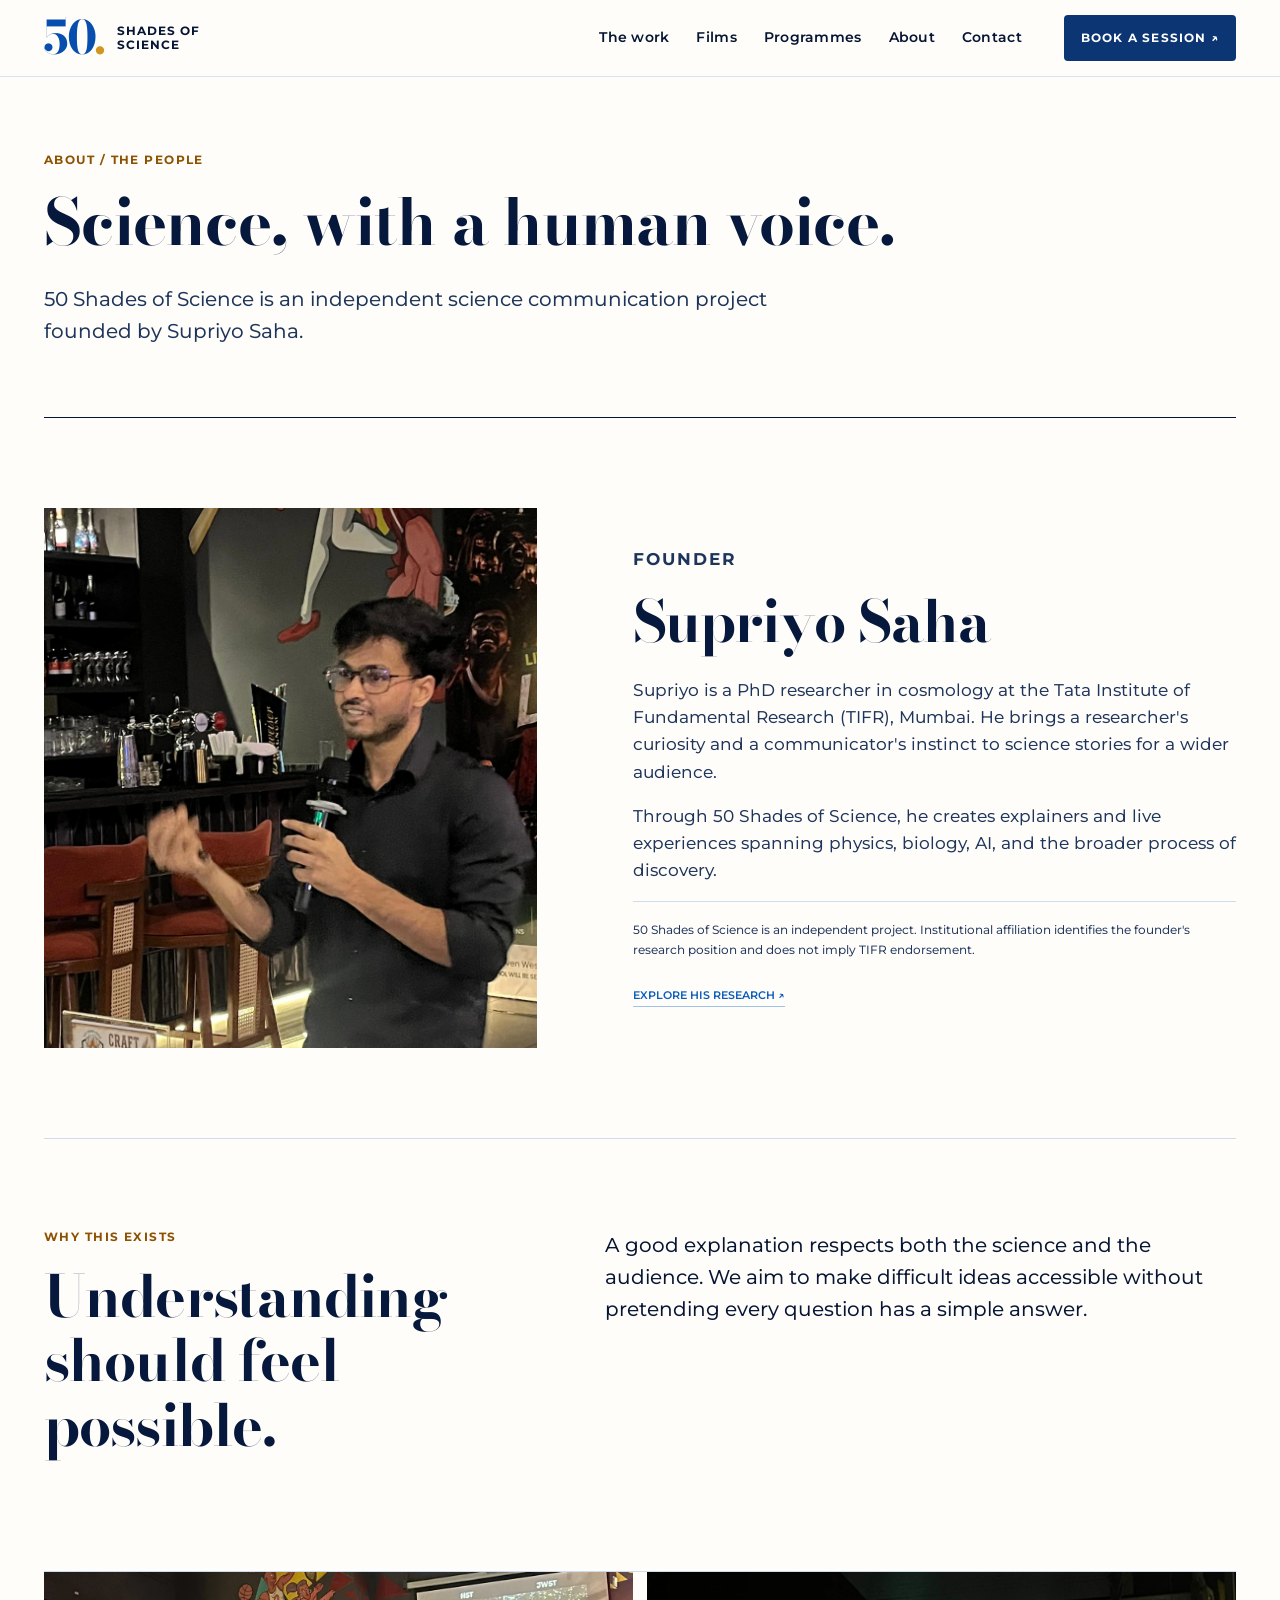
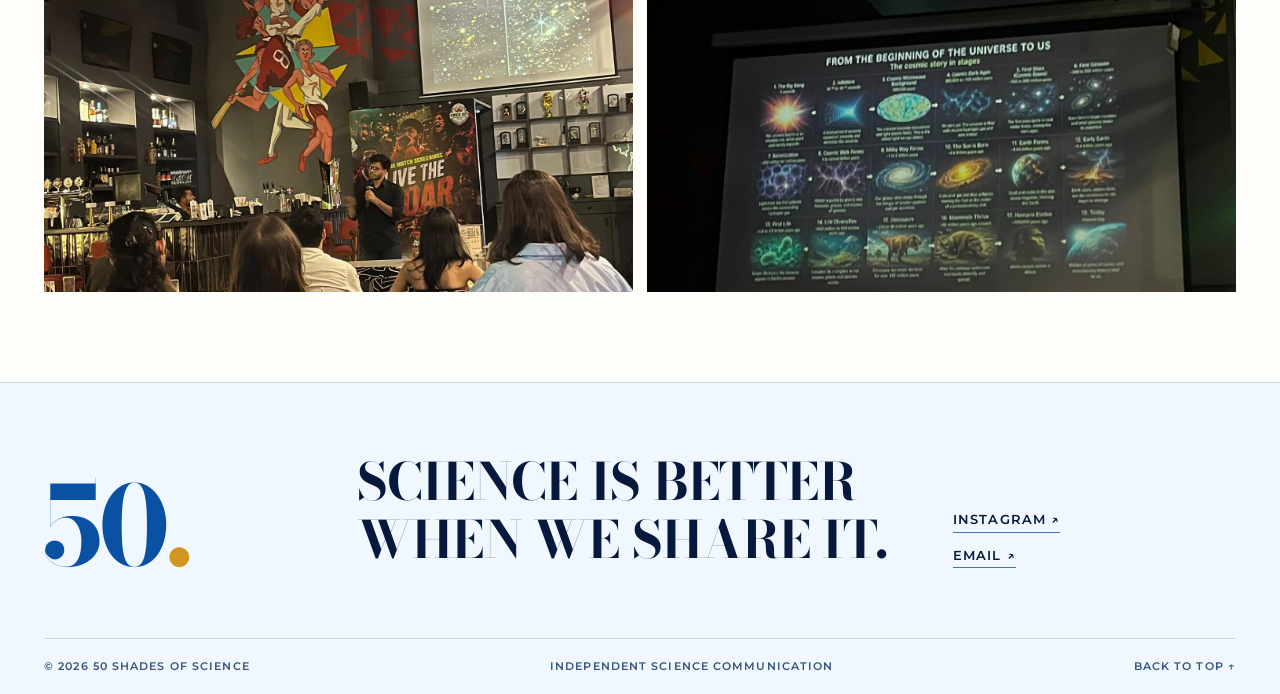
==== commit 8d5e5ea7: "Update email to fiftyshadesofscience1@gmail.com and enhance font visibility" ====
--- a/about.html
+++ b/about.html
@@ -2,10 +2,10 @@
 <html lang="en"><head>
 <meta charset="utf-8"><meta name="viewport" content="width=device-width, initial-scale=1">
 <title>About 50 Shades of Science | 50 Shades of Science</title><meta name="description" content="Meet Supriyo Saha and the independent science communication project 50 Shades of Science.">
-<meta name="theme-color" content="#f6f5f0"><link rel="canonical" href="https://supriyosaha1.github.io/50-shades-of-science/about.html"><meta property="og:type" content="website"><meta property="og:url" content="https://supriyosaha1.github.io/50-shades-of-science/about.html"><meta property="og:title" content="About 50 Shades of Science | 50 Shades of Science"><meta property="og:description" content="Meet Supriyo Saha and the independent science communication project 50 Shades of Science."><meta property="og:image" content="https://supriyosaha1.github.io/50-shades-of-science/assets/images/photos/bar-talk-mic.webp"><meta name="twitter:card" content="summary_large_image">
-<link rel="icon" href="assets/favicon.svg" type="image/svg+xml"><link rel="preconnect" href="https://fonts.googleapis.com"><link rel="preconnect" href="https://fonts.gstatic.com" crossorigin><link href="https://fonts.googleapis.com/css2?family=Barlow+Condensed:wght@500;600;700&family=Public+Sans:wght@400;500;600;700&family=IBM+Plex+Mono:wght@500&display=swap" rel="stylesheet"><link rel="stylesheet" href="assets/css/home.css"><link rel="stylesheet" href="assets/css/pages.css"><script type="application/ld+json">{"@context":"https://schema.org","@type":"Organization","name":"50 Shades of Science","description":"Independent science communication through talks, videos, and school programmes.","email":"mailto:50shadesofscience@gmail.com","sameAs":["https://www.instagram.com/50_shades_of_science/"]}</script>
+<meta name="theme-color" content="#fffdfa"><link rel="canonical" href="https://supriyosaha1.github.io/50-shades-of-science/about.html"><meta property="og:type" content="website"><meta property="og:url" content="https://supriyosaha1.github.io/50-shades-of-science/about.html"><meta property="og:title" content="About 50 Shades of Science | 50 Shades of Science"><meta property="og:description" content="Meet Supriyo Saha and the independent science communication project 50 Shades of Science."><meta property="og:image" content="https://supriyosaha1.github.io/50-shades-of-science/assets/media/brand-banner.webp"><meta name="twitter:card" content="summary_large_image">
+<link rel="icon" href="assets/favicon.svg" type="image/svg+xml"><link rel="preconnect" href="https://fonts.googleapis.com"><link rel="preconnect" href="https://fonts.gstatic.com" crossorigin><link href="https://fonts.googleapis.com/css2?family=Bodoni+Moda:ital,opsz,wght@0,6..96,500;0,6..96,600;0,6..96,700;0,6..96,800&family=Montserrat:wght@400;500;600;700&display=swap" rel="stylesheet"><link rel="stylesheet" href="assets/css/home.css"><link rel="stylesheet" href="assets/css/pages.css"><link rel="stylesheet" href="assets/css/brand.css"><script type="application/ld+json">{"@context":"https://schema.org","@type":"Organization","name":"50 Shades of Science","description":"Independent science communication through talks, videos, and school programmes.","email":"mailto:fiftyshadesofscience1@gmail.com","sameAs":["https://www.instagram.com/50_shades_of_science/"]}</script>
 <script defer src="assets/js/site.js"></script></head>
 <body><a class="skip" href="#main">Skip to content</a>
 <header class="header"><div class="shell header-inner"><a class="brand" href="index.html#top" aria-label="50 Shades of Science home"><span class="brand-mark">50<span class="brand-dot">.</span></span><span class="brand-name">SHADES OF<br>SCIENCE</span></a><button class="menu-button" type="button" aria-controls="site-nav" aria-expanded="false">Menu <span aria-hidden="true">☰</span></button><nav id="site-nav" aria-label="Main navigation"><a href="index.html#work">The work</a><a href="index.html#films">Films</a><a href="index.html#programmes">Programmes</a><a href="index.html#about">About</a><a href="index.html#contact">Contact</a></nav><a class="header-cta" href="index.html#contact">BOOK A SESSION ↗</a></div></header>
-<main id="main"><header class="page-intro wrap"><p class="eyebrow">ABOUT / THE PEOPLE</p><h1>Science, with a human voice.</h1><p class="deck">50 Shades of Science is an independent science communication project founded by Supriyo Saha.</p></header><section class="about-grid wrap"><img src="assets/media/supriyo.webp" alt="Portrait of Supriyo Saha" loading="lazy"><div><p class="eyebrow">FOUNDER</p><h2>Supriyo Saha</h2><p>Supriyo is a PhD researcher in cosmology at the Tata Institute of Fundamental Research (TIFR), Mumbai. He brings a researcher's curiosity and a communicator's instinct to science stories for a wider audience.</p><p>Through 50 Shades of Science, he creates explainers and live experiences spanning physics, biology, AI, and the broader process of discovery.</p><p class="fine-print">50 Shades of Science is an independent project. Institutional affiliation identifies the founder's research position and does not imply TIFR endorsement.</p><a class="text-link" href="research.html">Explore his research<span aria-hidden="true"> ↗</span></a></div></section><section class="section wrap"><div class="section-heading"><p class="eyebrow">WHY THIS EXISTS</p><h2>Understanding should feel possible.</h2></div><div class="section-body"><p>A good explanation respects both the science and the audience. We aim to make difficult ideas accessible without pretending every question has a simple answer.</p></div></section><section class="gallery wrap"><img src="assets/images/photos/bar-talk-room.webp" alt="People gathered for a public science talk" loading="lazy"><img src="assets/images/photos/bar-talk-cosmic-slide.webp" alt="Cosmology being explained at a live event" loading="lazy"></section></main>
-<footer class="footer"><div class="shell footer-main"><a class="footer-logo" href="index.html#top">50<span>.</span></a><p>SCIENCE IS BETTER<br>WHEN WE SHARE IT.</p><div><a href="https://www.instagram.com/50_shades_of_science/" target="_blank" rel="noopener noreferrer">INSTAGRAM ↗</a><a href="mailto:50shadesofscience@gmail.com">EMAIL ↗</a></div></div><div class="shell footer-bottom"><span>© 2026 50 SHADES OF SCIENCE</span><span>INDEPENDENT SCIENCE COMMUNICATION</span><a href="index.html#top">BACK TO TOP ↑</a></div></footer></body></html>+<main id="main"><header class="page-intro wrap"><p class="eyebrow">ABOUT / THE PEOPLE</p><h1>Science, with a human voice.</h1><p class="deck">50 Shades of Science is an independent science communication project founded by Supriyo Saha.</p></header><section class="about-grid wrap"><img src="assets/images/photos/bar-talk-mic.webp" alt="Supriyo Saha speaking at a public science event" loading="lazy"><div><p class="eyebrow">FOUNDER</p><h2>Supriyo Saha</h2><p>Supriyo is a PhD researcher in cosmology at the Tata Institute of Fundamental Research (TIFR), Mumbai. He brings a researcher's curiosity and a communicator's instinct to science stories for a wider audience.</p><p>Through 50 Shades of Science, he creates explainers and live experiences spanning physics, biology, AI, and the broader process of discovery.</p><p class="fine-print">50 Shades of Science is an independent project. Institutional affiliation identifies the founder's research position and does not imply TIFR endorsement.</p><a class="text-link" href="research.html">Explore his research<span aria-hidden="true"> ↗</span></a></div></section><section class="section wrap"><div class="section-heading"><p class="eyebrow">WHY THIS EXISTS</p><h2>Understanding should feel possible.</h2></div><div class="section-body"><p>A good explanation respects both the science and the audience. We aim to make difficult ideas accessible without pretending every question has a simple answer.</p></div></section><section class="gallery wrap"><img src="assets/images/photos/bar-talk-room.webp" alt="People gathered for a public science talk" loading="lazy"><img src="assets/images/photos/bar-talk-cosmic-slide.webp" alt="Cosmology being explained at a live event" loading="lazy"></section></main>
+<footer class="footer"><div class="shell footer-main"><a class="footer-logo" href="index.html#top">50<span>.</span></a><p>SCIENCE IS BETTER<br>WHEN WE SHARE IT.</p><div><a href="https://www.instagram.com/50_shades_of_science/" target="_blank" rel="noopener noreferrer">INSTAGRAM ↗</a><a href="mailto:fiftyshadesofscience1@gmail.com">EMAIL ↗</a></div></div><div class="shell footer-bottom"><span>© 2026 50 SHADES OF SCIENCE</span><span>INDEPENDENT SCIENCE COMMUNICATION</span><a href="index.html#top">BACK TO TOP ↑</a></div></footer></body></html>
--- a/assets/css/brand.css
+++ b/assets/css/brand.css
@@ -0,0 +1,101 @@
+:root{--paper:#fffdfa;--white:#fff;--ink:#061533;--soft:#1e355b;--line:#cbdcf0;--accent:#b07008;--sand:#f7faff;--ice:#eaf4ff;--display:'Bodoni Moda',Georgia,'Times New Roman',serif;--body:'Montserrat',-apple-system,BlinkMacSystemFont,"Segoe UI",Roboto,Arial,sans-serif;--mono:'Montserrat',ui-monospace,SFMono-Regular,Menlo,monospace}
+html{-webkit-font-smoothing:antialiased;-moz-osx-font-smoothing:grayscale;text-rendering:optimizeLegibility}
+body{background:var(--paper);color:var(--ink);font-family:var(--body);font-size:16.5px;font-weight:450;line-height:1.6;-webkit-font-smoothing:antialiased;-moz-osx-font-smoothing:grayscale;text-rendering:optimizeLegibility}
+.header{background:rgba(255,253,250,.98);border-color:#d8e4f3;backdrop-filter:blur(14px)}.header-inner{height:76px}
+.brand-mark{font-family:var(--display);font-size:46px;font-weight:700;line-height:.9;letter-spacing:-.05em;color:#074eaf}
+.brand-name{font-family:var(--body);font-size:12px;font-weight:700;line-height:1.15;letter-spacing:.08em;color:var(--ink)}
+.brand-dot,.footer-logo span{color:#d49422}
+.header nav a{font-family:var(--body);font-size:13.5px;font-weight:600;color:var(--ink);letter-spacing:.02em}
+.header nav a:hover{color:#0864c5}
+.header-cta,.solid-button{background:#0c3673;color:#fff;font-family:var(--body);font-weight:700;font-size:12px;letter-spacing:.08em}
+.header-cta:hover,.solid-button:hover{background:#075cc0}
+.kicker,.section-number,.small-link,.film-meta,.photo-note,.panel-top,.panel-bottom,.hero-foot,.portrait-label,.talk-inset figcaption,.hero-index,.ticker,.header-cta,.footer{font-family:var(--body);font-weight:700;letter-spacing:.1em}
+.kicker{color:#8c5202;font-size:12px}.signal{background:#d49422}
+.visually-hidden{position:absolute;width:1px;height:1px;overflow:hidden;clip-path:inset(50%);white-space:nowrap}
+.brand-hero{width:min(100%,1800px);margin-inline:auto;background:#fff;position:relative}
+.brand-hero img{display:block;width:100%;height:auto}
+.brand-mobile-title{display:none}
+.hero-intro{display:grid;grid-template-columns:1.15fr .85fr;gap:8%;align-items:center;border-top:1px solid var(--line);border-bottom:1px solid var(--line);padding-block:55px 62px}
+.hero-intro .kicker{margin:0 0 17px}
+.hero-intro h2{font-family:var(--display);font-weight:700;font-size:clamp(40px,4.5vw,67px);line-height:1.12;letter-spacing:-.015em;margin:0;color:#06193d}
+.hero-intro>div:last-child>p{font-size:18px;font-weight:450;color:var(--soft);max-width:490px;margin-bottom:23px;line-height:1.6}
+.hero-intro .hero-actions{gap:22px}
+.solid-button,.header-cta{border-radius:4px}
+.under-link,.small-link{color:#0a5bb5;border-color:#accbef;font-weight:600;font-size:12px}
+.under-link:hover,.small-link:hover{color:#b07008;border-color:#b07008}
+.ticker{background:#f4f9ff;border-color:#cadff5;color:#173d75;font-weight:700;font-size:12px}
+.ticker i{color:#d49422}
+.section-top{border-top-color:#9dbadd}
+.section-shell h2,.room h2,.page-intro h1,.section h2,.photo-band h2,.about-grid h2,.contact-aside h2,.video-copy h2{font-family:var(--display);font-weight:700;line-height:1.12;letter-spacing:-.015em;color:#06193d}
+.section-shell h2,.room h2{font-size:clamp(46px,5.5vw,78px)}
+.section-title-row>p,.formats-lead,.film p,.room-copy>p:not(.kicker),.schools-grid p,.about-copy p,.partners-grid p,.contact-grid>div>p{color:var(--soft);font-weight:450;font-size:18px;line-height:1.6}
+.subject-list span{border-color:#c7ddf4;background:#fbfdff;color:#164377;font-weight:600;font-size:12px}
+.film>a{background:#ecf6ff;border-radius:6px}
+.film-arrow{border-radius:50%;color:#0a56ac}
+.film-meta{color:#8c5202;font-size:11.5px;font-weight:700}
+.film h3{font-family:var(--display);font-weight:700;font-size:clamp(29px,3vw,43px);line-height:1.13;letter-spacing:-.015em;color:#06193d}
+.format-rows{border-top-color:#95b8e5}
+.format-rows strong{font-family:var(--display);font-weight:700;font-size:clamp(21px,2.1vw,30px);line-height:1.08;color:#082d5e}
+.format-rows em{font-family:var(--body);font-size:13px;font-weight:500;color:var(--soft)}
+.format-rows span,.format-rows a:hover{color:#b07008}
+.room{background:#eef7ff}
+.room-copy{background:radial-gradient(circle at 90% 15%,#dceeff 0,transparent 35%),#f4faff}
+.school-panel{background:#f2f8ff;border-left:4px solid #d49422}
+.school-panel ul,.school-panel li{border-color:#c5d9ef}
+.school-panel li{font-family:var(--display);font-weight:700;font-size:24px;line-height:1.2;color:#062354}
+.panel-top,.panel-bottom{color:#8c5202;font-weight:700}
+.about-copy h2{font-size:clamp(48px,5vw,73px)}
+.about-copy small{color:#314a6e;font-size:13px;font-weight:500;line-height:1.5}
+.home-form,.booking-form{border-color:#cbdcf0;box-shadow:0 12px 32px rgba(10,48,100,.05)}
+.home-form label,.booking-form label{font-size:13px;font-weight:600;color:#06193d}
+.home-form input,.home-form select,.home-form textarea,.booking-form input,.booking-form select,.booking-form textarea{background:#fcfdff;border-color:#b5cbe3;color:#06193d;font-size:15px}
+.home-form :is(input,select,textarea):focus,.booking-form :is(input,select,textarea):focus{outline-color:#1267c7;border-color:#1267c7}
+.email-link{font-size:clamp(20px,2.2vw,25px);font-weight:700;color:#075bb8;text-decoration:underline;text-underline-offset:4px}
+.email-link:hover{color:#b07008}
+.footer{background:#f0f7ff;color:#06193d;border-top:1px solid #c7dbef}
+.footer-main>div a{border-color:#4074b4;font-weight:600;font-size:13px}
+.footer-bottom{border-color:#c7dbef;color:#38557a;font-weight:600}
+.footer a:hover{color:#b07008}
+.footer-main p{font-family:var(--display);font-weight:700;font-size:clamp(34px,4vw,60px);line-height:1.12;letter-spacing:-.015em;color:#06193d}
+.footer-logo{font-family:var(--display);font-weight:700;color:#0a51a4}
+.page-intro h1{font-size:clamp(45px,5vw,72px)}
+.page-intro .deck{color:var(--soft);font-size:20px;line-height:1.6}
+.eyebrow{font-family:var(--body);font-weight:700;letter-spacing:.12em;color:#8c5202;font-size:12px}
+.section h2,.photo-band h2,.about-grid h2,.video-copy h2{font-size:clamp(43px,4.5vw,67px)}
+.card{border-color:#cbdcf0;box-shadow:0 9px 26px rgba(10,48,100,.04)}
+.card h3{font-family:var(--display);font-weight:700;line-height:1.15;letter-spacing:-.01em;color:#06193d}
+.card p,.section-body p,.video-copy p{color:var(--soft);font-weight:450;font-size:16px;line-height:1.6}
+.quote-band{background:#eef7ff}
+.quote-band blockquote{font-family:var(--display);font-weight:700;line-height:1.15;color:#082d5e}
+.pilot-grid>div{border-color:#cbdcf0}
+.pilot-grid span{font-family:var(--display);font-weight:700;color:#0b58ae}
+.detail-list{border-color:#8fb5df}
+.detail-list strong{font-family:var(--display);font-weight:700;color:#082d5e}
+.button{background:#0c3673;border-radius:4px}
+.button:hover{background:#075cc0}
+.text-link{color:#0a5dbb;border-color:#9fc2ea;font-weight:600}
+.text-link:hover{color:#b07008;border-color:#b07008}
+.about-grid>img{object-fit:cover;object-position:center 28%}
+@media(max-width:760px){
+.brand-hero{display:flex;flex-direction:column}
+.brand-mobile-title{display:block;text-align:center;padding:25px 14px 5px;background:linear-gradient(180deg,#fffdfa,#f7fbff);color:#06193d;font:700 clamp(26px,7.5vw,38px)/1.07 var(--display);letter-spacing:-.02em}
+.brand-mobile-title strong{display:block;font-size:1.75em;color:#075bb8;font-weight:700}
+.brand-hero img{height:365px;width:100%;object-fit:cover;object-position:78% center}
+.hero-intro{grid-template-columns:1fr;gap:15px;padding-block:36px 42px}
+.hero-intro h2{font-size:clamp(37px,9vw,56px)}
+.hero-intro>div:last-child>p{font-size:16.5px}
+.section-shell h2,.room h2{font-size:clamp(42px,10vw,65px)}
+.film h3{font-size:37px}
+.about-copy h2{font-size:clamp(44px,9vw,62px)}
+.footer-main p{font-size:46px}
+.page-intro h1{font-size:clamp(43px,9vw,63px)}
+.section h2,.photo-band h2,.about-grid h2,.video-copy h2{font-size:clamp(41px,9vw,60px)}
+}
+@media(max-width:480px){
+.brand-hero img{height:320px;object-position:75% center}
+.brand-mobile-title{font-size:29px}
+.brand-mobile-title strong{font-size:1.65em}
+.section-shell h2,.room h2{font-size:48px}
+.film h3{font-size:33px}
+.footer-main p{font-size:42px}
+}
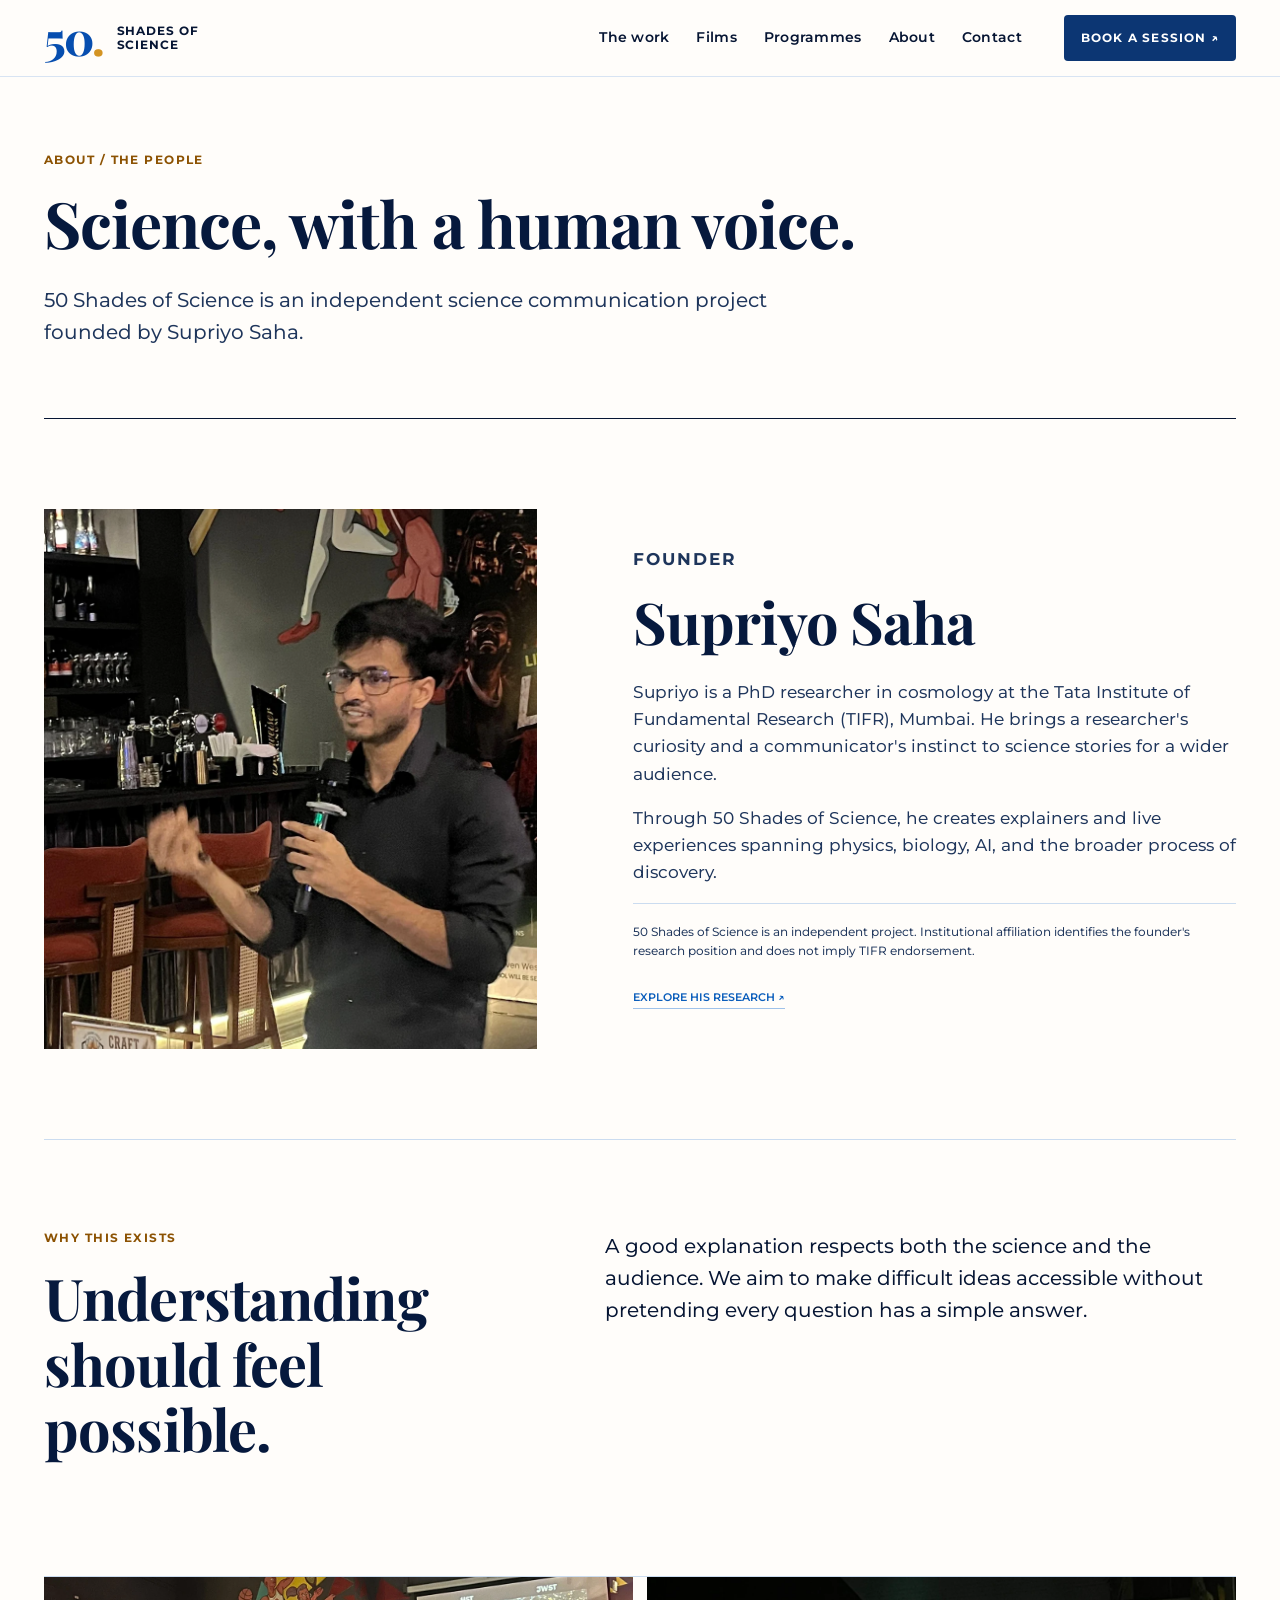
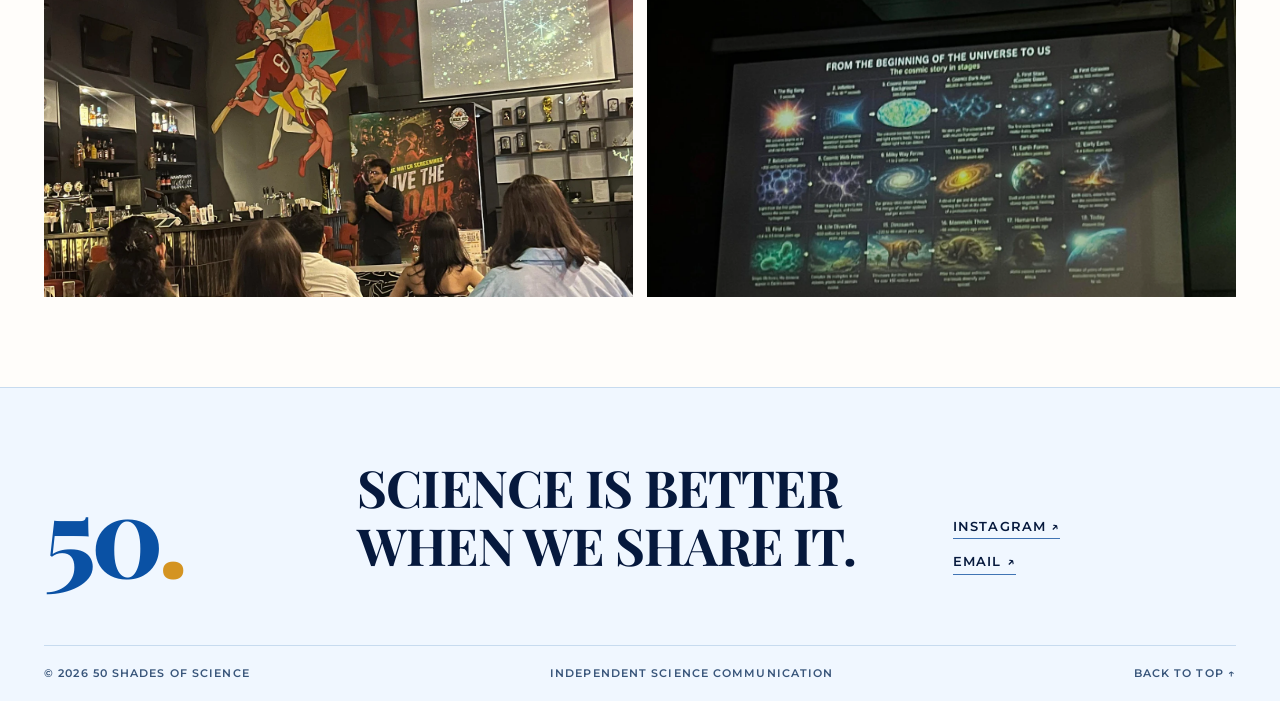
==== commit 72b9fcc7: "Replace Bodoni Moda with Playfair Display for solid, clear letterforms" ====
--- a/about.html
+++ b/about.html
@@ -3,7 +3,7 @@
 <meta charset="utf-8"><meta name="viewport" content="width=device-width, initial-scale=1">
 <title>About 50 Shades of Science | 50 Shades of Science</title><meta name="description" content="Meet Supriyo Saha and the independent science communication project 50 Shades of Science.">
 <meta name="theme-color" content="#fffdfa"><link rel="canonical" href="https://supriyosaha1.github.io/50-shades-of-science/about.html"><meta property="og:type" content="website"><meta property="og:url" content="https://supriyosaha1.github.io/50-shades-of-science/about.html"><meta property="og:title" content="About 50 Shades of Science | 50 Shades of Science"><meta property="og:description" content="Meet Supriyo Saha and the independent science communication project 50 Shades of Science."><meta property="og:image" content="https://supriyosaha1.github.io/50-shades-of-science/assets/media/brand-banner.webp"><meta name="twitter:card" content="summary_large_image">
-<link rel="icon" href="assets/favicon.svg" type="image/svg+xml"><link rel="preconnect" href="https://fonts.googleapis.com"><link rel="preconnect" href="https://fonts.gstatic.com" crossorigin><link href="https://fonts.googleapis.com/css2?family=Bodoni+Moda:ital,opsz,wght@0,6..96,500;0,6..96,600;0,6..96,700;0,6..96,800&family=Montserrat:wght@400;500;600;700&display=swap" rel="stylesheet"><link rel="stylesheet" href="assets/css/home.css"><link rel="stylesheet" href="assets/css/pages.css"><link rel="stylesheet" href="assets/css/brand.css"><script type="application/ld+json">{"@context":"https://schema.org","@type":"Organization","name":"50 Shades of Science","description":"Independent science communication through talks, videos, and school programmes.","email":"mailto:fiftyshadesofscience1@gmail.com","sameAs":["https://www.instagram.com/50_shades_of_science/"]}</script>
+<link rel="icon" href="assets/favicon.svg" type="image/svg+xml"><link rel="preconnect" href="https://fonts.googleapis.com"><link rel="preconnect" href="https://fonts.gstatic.com" crossorigin><link href="https://fonts.googleapis.com/css2?family=Montserrat:wght@400;500;600;700;800&family=Playfair+Display:ital,wght@0,600;0,700;0,800;0,900;1,600;1,700&display=swap" rel="stylesheet"><link rel="stylesheet" href="assets/css/home.css"><link rel="stylesheet" href="assets/css/pages.css"><link rel="stylesheet" href="assets/css/brand.css"><script type="application/ld+json">{"@context":"https://schema.org","@type":"Organization","name":"50 Shades of Science","description":"Independent science communication through talks, videos, and school programmes.","email":"mailto:fiftyshadesofscience1@gmail.com","sameAs":["https://www.instagram.com/50_shades_of_science/"]}</script>
 <script defer src="assets/js/site.js"></script></head>
 <body><a class="skip" href="#main">Skip to content</a>
 <header class="header"><div class="shell header-inner"><a class="brand" href="index.html#top" aria-label="50 Shades of Science home"><span class="brand-mark">50<span class="brand-dot">.</span></span><span class="brand-name">SHADES OF<br>SCIENCE</span></a><button class="menu-button" type="button" aria-controls="site-nav" aria-expanded="false">Menu <span aria-hidden="true">☰</span></button><nav id="site-nav" aria-label="Main navigation"><a href="index.html#work">The work</a><a href="index.html#films">Films</a><a href="index.html#programmes">Programmes</a><a href="index.html#about">About</a><a href="index.html#contact">Contact</a></nav><a class="header-cta" href="index.html#contact">BOOK A SESSION ↗</a></div></header>
--- a/assets/css/brand.css
+++ b/assets/css/brand.css
@@ -1,8 +1,8 @@
-:root{--paper:#fffdfa;--white:#fff;--ink:#061533;--soft:#1e355b;--line:#cbdcf0;--accent:#b07008;--sand:#f7faff;--ice:#eaf4ff;--display:'Bodoni Moda',Georgia,'Times New Roman',serif;--body:'Montserrat',-apple-system,BlinkMacSystemFont,"Segoe UI",Roboto,Arial,sans-serif;--mono:'Montserrat',ui-monospace,SFMono-Regular,Menlo,monospace}
+:root{--paper:#fffdfa;--white:#fff;--ink:#061533;--soft:#1e355b;--line:#cbdcf0;--accent:#b07008;--sand:#f7faff;--ice:#eaf4ff;--display:'Playfair Display',Georgia,'Times New Roman',serif;--body:'Montserrat',-apple-system,BlinkMacSystemFont,"Segoe UI",Roboto,Arial,sans-serif;--mono:'Montserrat',ui-monospace,SFMono-Regular,Menlo,monospace}
 html{-webkit-font-smoothing:antialiased;-moz-osx-font-smoothing:grayscale;text-rendering:optimizeLegibility}
 body{background:var(--paper);color:var(--ink);font-family:var(--body);font-size:16.5px;font-weight:450;line-height:1.6;-webkit-font-smoothing:antialiased;-moz-osx-font-smoothing:grayscale;text-rendering:optimizeLegibility}
 .header{background:rgba(255,253,250,.98);border-color:#d8e4f3;backdrop-filter:blur(14px)}.header-inner{height:76px}
-.brand-mark{font-family:var(--display);font-size:46px;font-weight:700;line-height:.9;letter-spacing:-.05em;color:#074eaf}
+.brand-mark{font-family:var(--display);font-size:46px;font-weight:800;line-height:.9;letter-spacing:-.04em;color:#074eaf}
 .brand-name{font-family:var(--body);font-size:12px;font-weight:700;line-height:1.15;letter-spacing:.08em;color:var(--ink)}
 .brand-dot,.footer-logo span{color:#d49422}
 .header nav a{font-family:var(--body);font-size:13.5px;font-weight:600;color:var(--ink);letter-spacing:.02em}
@@ -17,7 +17,7 @@
 .brand-mobile-title{display:none}
 .hero-intro{display:grid;grid-template-columns:1.15fr .85fr;gap:8%;align-items:center;border-top:1px solid var(--line);border-bottom:1px solid var(--line);padding-block:55px 62px}
 .hero-intro .kicker{margin:0 0 17px}
-.hero-intro h2{font-family:var(--display);font-weight:700;font-size:clamp(40px,4.5vw,67px);line-height:1.12;letter-spacing:-.015em;margin:0;color:#06193d}
+.hero-intro h2{font-family:var(--display);font-weight:700;font-size:clamp(40px,4.5vw,67px);line-height:1.14;letter-spacing:-.015em;margin:0;color:#06193d}
 .hero-intro>div:last-child>p{font-size:18px;font-weight:450;color:var(--soft);max-width:490px;margin-bottom:23px;line-height:1.6}
 .hero-intro .hero-actions{gap:22px}
 .solid-button,.header-cta{border-radius:4px}
@@ -26,23 +26,23 @@
 .ticker{background:#f4f9ff;border-color:#cadff5;color:#173d75;font-weight:700;font-size:12px}
 .ticker i{color:#d49422}
 .section-top{border-top-color:#9dbadd}
-.section-shell h2,.room h2,.page-intro h1,.section h2,.photo-band h2,.about-grid h2,.contact-aside h2,.video-copy h2{font-family:var(--display);font-weight:700;line-height:1.12;letter-spacing:-.015em;color:#06193d}
+.section-shell h2,.room h2,.page-intro h1,.section h2,.photo-band h2,.about-grid h2,.contact-aside h2,.video-copy h2{font-family:var(--display);font-weight:700;line-height:1.14;letter-spacing:-.015em;color:#06193d}
 .section-shell h2,.room h2{font-size:clamp(46px,5.5vw,78px)}
 .section-title-row>p,.formats-lead,.film p,.room-copy>p:not(.kicker),.schools-grid p,.about-copy p,.partners-grid p,.contact-grid>div>p{color:var(--soft);font-weight:450;font-size:18px;line-height:1.6}
 .subject-list span{border-color:#c7ddf4;background:#fbfdff;color:#164377;font-weight:600;font-size:12px}
 .film>a{background:#ecf6ff;border-radius:6px}
 .film-arrow{border-radius:50%;color:#0a56ac}
 .film-meta{color:#8c5202;font-size:11.5px;font-weight:700}
-.film h3{font-family:var(--display);font-weight:700;font-size:clamp(29px,3vw,43px);line-height:1.13;letter-spacing:-.015em;color:#06193d}
+.film h3{font-family:var(--display);font-weight:700;font-size:clamp(29px,3vw,43px);line-height:1.15;letter-spacing:-.015em;color:#06193d}
 .format-rows{border-top-color:#95b8e5}
-.format-rows strong{font-family:var(--display);font-weight:700;font-size:clamp(21px,2.1vw,30px);line-height:1.08;color:#082d5e}
-.format-rows em{font-family:var(--body);font-size:13px;font-weight:500;color:var(--soft)}
+.format-rows strong{font-family:var(--body);font-weight:700;font-size:clamp(18px,1.9vw,25px);line-height:1.15;letter-spacing:.02em;color:#082d5e}
+.format-rows em{font-family:var(--body);font-size:13.5px;font-weight:500;color:var(--soft)}
 .format-rows span,.format-rows a:hover{color:#b07008}
 .room{background:#eef7ff}
 .room-copy{background:radial-gradient(circle at 90% 15%,#dceeff 0,transparent 35%),#f4faff}
-.school-panel{background:#f2f8ff;border-left:4px solid #d49422}
-.school-panel ul,.school-panel li{border-color:#c5d9ef}
-.school-panel li{font-family:var(--display);font-weight:700;font-size:24px;line-height:1.2;color:#062354}
+.school-panel{background:#f2f8ff;border-left:4px solid #d49422;padding:35px 38px}
+.school-panel ul{list-style:none;margin:27px 0;padding:0;border-top:1px solid #c5d9ef}
+.school-panel li{font-family:var(--body);font-weight:700;font-size:18.5px;line-height:1.3;letter-spacing:.04em;color:#062354;padding:17px 0;border-bottom:1px solid #c5d9ef}
 .panel-top,.panel-bottom{color:#8c5202;font-weight:700}
 .about-copy h2{font-size:clamp(48px,5vw,73px)}
 .about-copy small{color:#314a6e;font-size:13px;font-weight:500;line-height:1.5}
@@ -56,8 +56,8 @@
 .footer-main>div a{border-color:#4074b4;font-weight:600;font-size:13px}
 .footer-bottom{border-color:#c7dbef;color:#38557a;font-weight:600}
 .footer a:hover{color:#b07008}
-.footer-main p{font-family:var(--display);font-weight:700;font-size:clamp(34px,4vw,60px);line-height:1.12;letter-spacing:-.015em;color:#06193d}
-.footer-logo{font-family:var(--display);font-weight:700;color:#0a51a4}
+.footer-main p{font-family:var(--display);font-weight:700;font-size:clamp(34px,4vw,60px);line-height:1.14;letter-spacing:-.015em;color:#06193d}
+.footer-logo{font-family:var(--display);font-weight:800;color:#0a51a4}
 .page-intro h1{font-size:clamp(45px,5vw,72px)}
 .page-intro .deck{color:var(--soft);font-size:20px;line-height:1.6}
 .eyebrow{font-family:var(--body);font-weight:700;letter-spacing:.12em;color:#8c5202;font-size:12px}
@@ -66,11 +66,11 @@
 .card h3{font-family:var(--display);font-weight:700;line-height:1.15;letter-spacing:-.01em;color:#06193d}
 .card p,.section-body p,.video-copy p{color:var(--soft);font-weight:450;font-size:16px;line-height:1.6}
 .quote-band{background:#eef7ff}
-.quote-band blockquote{font-family:var(--display);font-weight:700;line-height:1.15;color:#082d5e}
+.quote-band blockquote{font-family:var(--display);font-weight:700;line-height:1.18;color:#082d5e}
 .pilot-grid>div{border-color:#cbdcf0}
 .pilot-grid span{font-family:var(--display);font-weight:700;color:#0b58ae}
 .detail-list{border-color:#8fb5df}
-.detail-list strong{font-family:var(--display);font-weight:700;color:#082d5e}
+.detail-list strong{font-family:var(--body);font-weight:700;font-size:18px;color:#082d5e}
 .button{background:#0c3673;border-radius:4px}
 .button:hover{background:#075cc0}
 .text-link{color:#0a5dbb;border-color:#9fc2ea;font-weight:600}
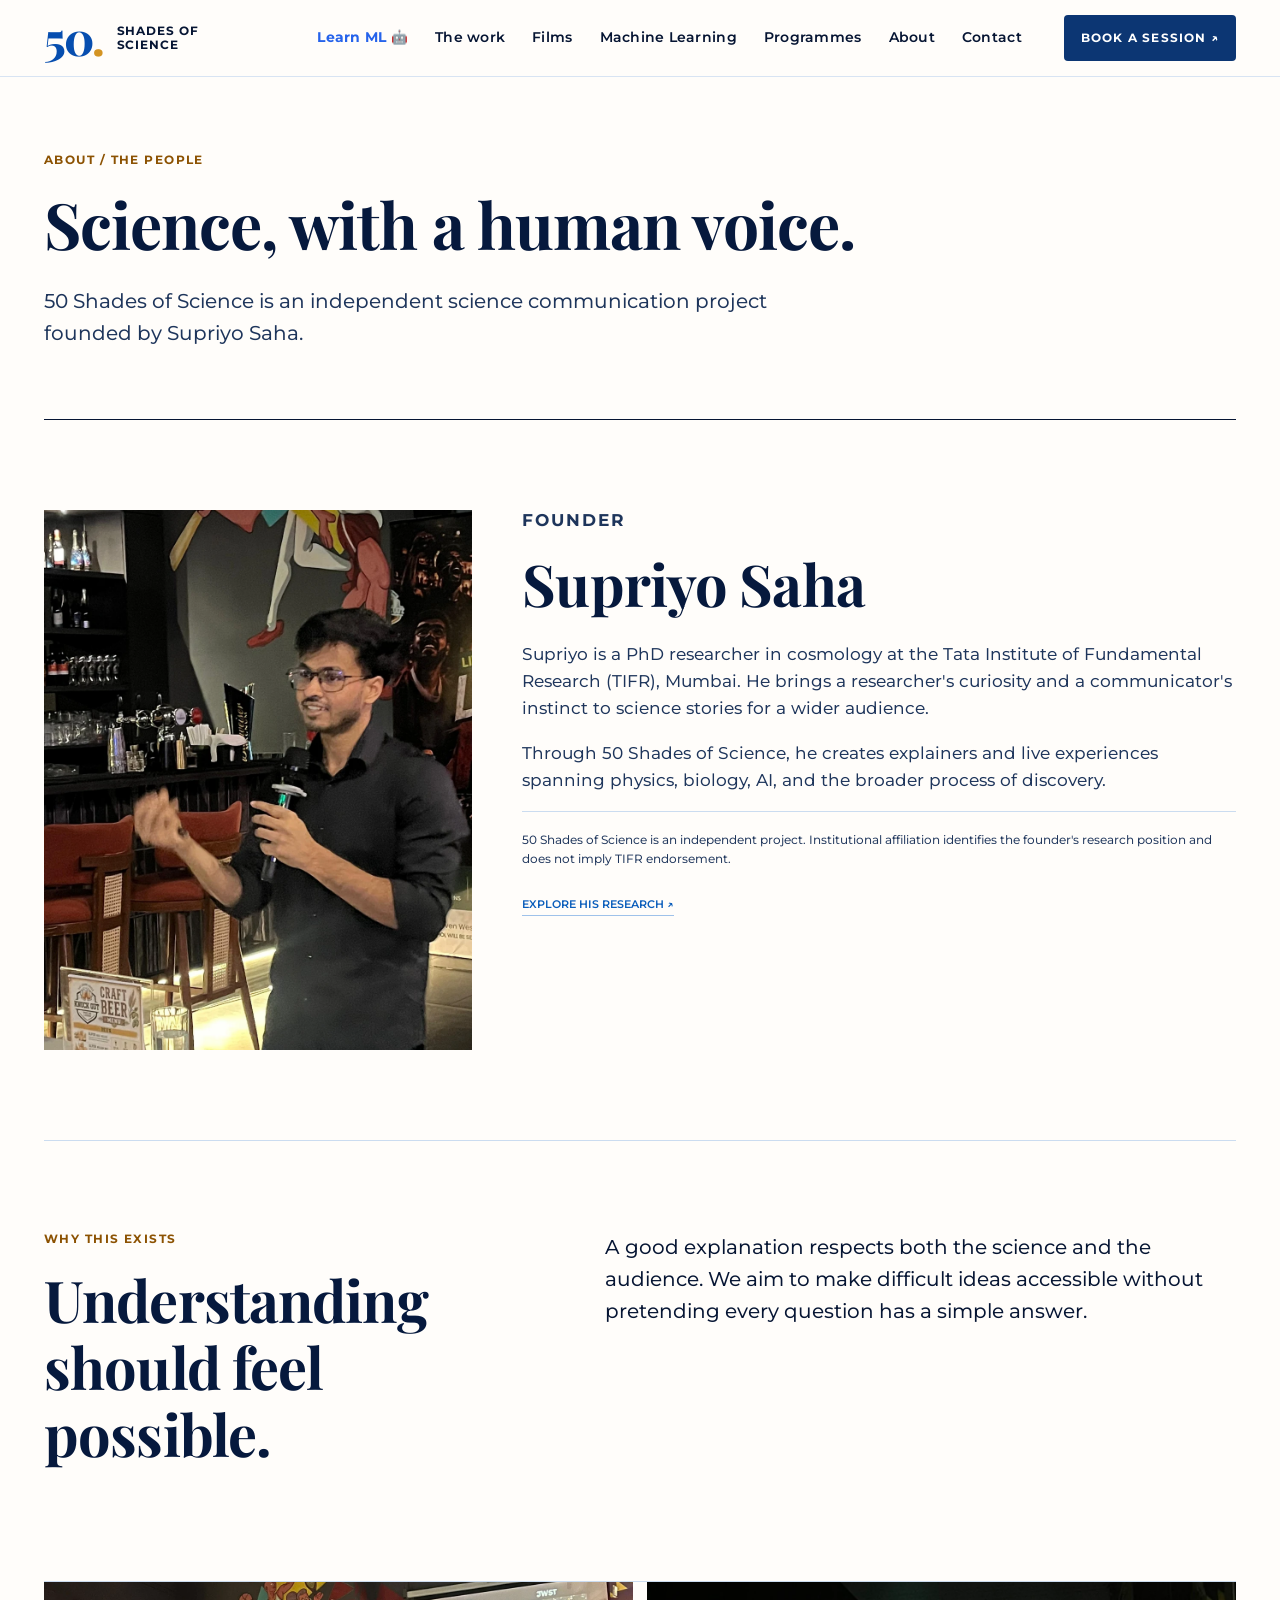
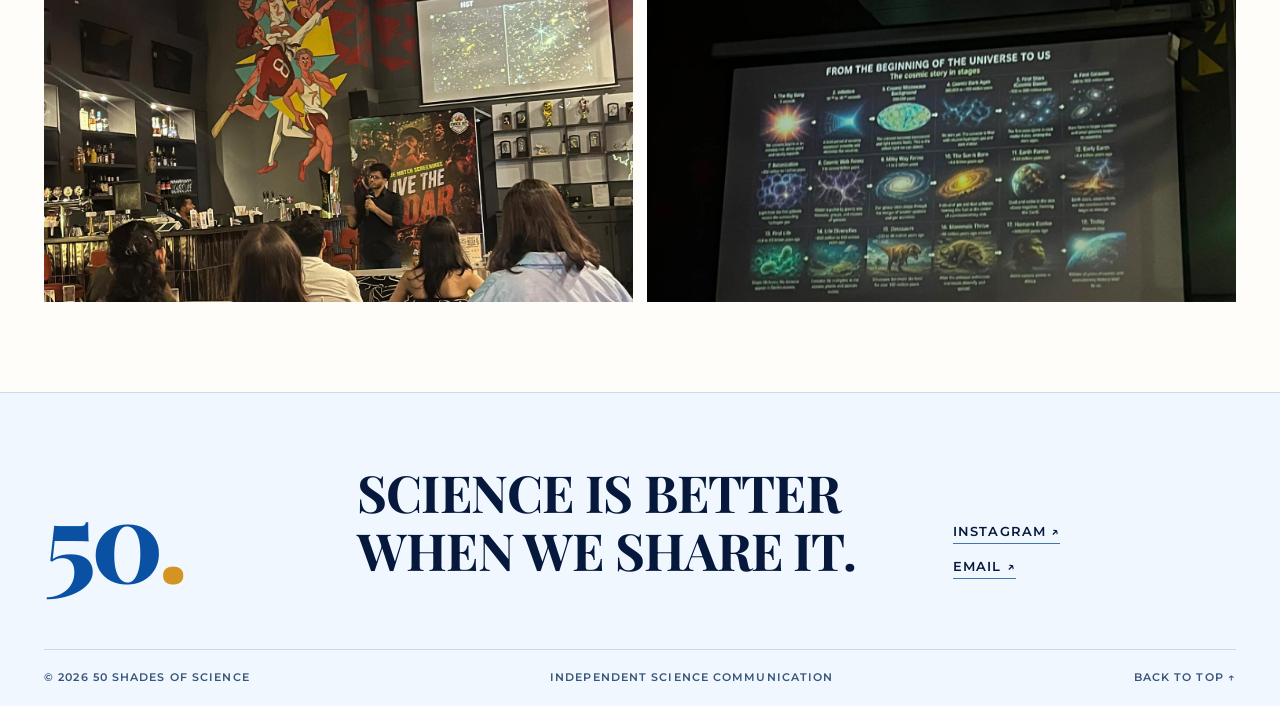
==== commit 0622de90: "Machine learning part added" ====
--- a/about.html
+++ b/about.html
@@ -6,6 +6,6 @@
 <link rel="icon" href="assets/favicon.svg" type="image/svg+xml"><link rel="preconnect" href="https://fonts.googleapis.com"><link rel="preconnect" href="https://fonts.gstatic.com" crossorigin><link href="https://fonts.googleapis.com/css2?family=Montserrat:wght@400;500;600;700;800&family=Playfair+Display:ital,wght@0,600;0,700;0,800;0,900;1,600;1,700&display=swap" rel="stylesheet"><link rel="stylesheet" href="assets/css/home.css"><link rel="stylesheet" href="assets/css/pages.css"><link rel="stylesheet" href="assets/css/brand.css"><script type="application/ld+json">{"@context":"https://schema.org","@type":"Organization","name":"50 Shades of Science","description":"Independent science communication through talks, videos, and school programmes.","email":"mailto:fiftyshadesofscience1@gmail.com","sameAs":["https://www.instagram.com/50_shades_of_science/"]}</script>
 <script defer src="assets/js/site.js"></script></head>
 <body><a class="skip" href="#main">Skip to content</a>
-<header class="header"><div class="shell header-inner"><a class="brand" href="index.html#top" aria-label="50 Shades of Science home"><span class="brand-mark">50<span class="brand-dot">.</span></span><span class="brand-name">SHADES OF<br>SCIENCE</span></a><button class="menu-button" type="button" aria-controls="site-nav" aria-expanded="false">Menu <span aria-hidden="true">☰</span></button><nav id="site-nav" aria-label="Main navigation"><a href="index.html#work">The work</a><a href="index.html#films">Films</a><a href="index.html#programmes">Programmes</a><a href="index.html#about">About</a><a href="index.html#contact">Contact</a></nav><a class="header-cta" href="index.html#contact">BOOK A SESSION ↗</a></div></header>
+<header class="header"><div class="shell header-inner"><a class="brand" href="index.html#top" aria-label="50 Shades of Science home"><span class="brand-mark">50<span class="brand-dot">.</span></span><span class="brand-name">SHADES OF<br>SCIENCE</span></a><button class="menu-button" type="button" aria-controls="site-nav" aria-expanded="false">Menu <span aria-hidden="true">☰</span></button><nav id="site-nav" aria-label="Main navigation"><a href="learn/ml-kids/" style="color: #2563eb; font-weight: 700;">Learn ML 🤖</a><a href="index.html#work">The work</a><a href="index.html#films">Films</a><a href="index.html#learn-ml">Machine Learning</a><a href="index.html#programmes">Programmes</a><a href="index.html#about">About</a><a href="index.html#contact">Contact</a></nav><a class="header-cta" href="index.html#contact">BOOK A SESSION ↗</a></div></header>
 <main id="main"><header class="page-intro wrap"><p class="eyebrow">ABOUT / THE PEOPLE</p><h1>Science, with a human voice.</h1><p class="deck">50 Shades of Science is an independent science communication project founded by Supriyo Saha.</p></header><section class="about-grid wrap"><img src="assets/images/photos/bar-talk-mic.webp" alt="Supriyo Saha speaking at a public science event" loading="lazy"><div><p class="eyebrow">FOUNDER</p><h2>Supriyo Saha</h2><p>Supriyo is a PhD researcher in cosmology at the Tata Institute of Fundamental Research (TIFR), Mumbai. He brings a researcher's curiosity and a communicator's instinct to science stories for a wider audience.</p><p>Through 50 Shades of Science, he creates explainers and live experiences spanning physics, biology, AI, and the broader process of discovery.</p><p class="fine-print">50 Shades of Science is an independent project. Institutional affiliation identifies the founder's research position and does not imply TIFR endorsement.</p><a class="text-link" href="research.html">Explore his research<span aria-hidden="true"> ↗</span></a></div></section><section class="section wrap"><div class="section-heading"><p class="eyebrow">WHY THIS EXISTS</p><h2>Understanding should feel possible.</h2></div><div class="section-body"><p>A good explanation respects both the science and the audience. We aim to make difficult ideas accessible without pretending every question has a simple answer.</p></div></section><section class="gallery wrap"><img src="assets/images/photos/bar-talk-room.webp" alt="People gathered for a public science talk" loading="lazy"><img src="assets/images/photos/bar-talk-cosmic-slide.webp" alt="Cosmology being explained at a live event" loading="lazy"></section></main>
 <footer class="footer"><div class="shell footer-main"><a class="footer-logo" href="index.html#top">50<span>.</span></a><p>SCIENCE IS BETTER<br>WHEN WE SHARE IT.</p><div><a href="https://www.instagram.com/50_shades_of_science/" target="_blank" rel="noopener noreferrer">INSTAGRAM ↗</a><a href="mailto:fiftyshadesofscience1@gmail.com">EMAIL ↗</a></div></div><div class="shell footer-bottom"><span>© 2026 50 SHADES OF SCIENCE</span><span>INDEPENDENT SCIENCE COMMUNICATION</span><a href="index.html#top">BACK TO TOP ↑</a></div></footer></body></html>
--- a/assets/css/brand.css
+++ b/assets/css/brand.css
@@ -12,40 +12,68 @@
 .kicker,.section-number,.small-link,.film-meta,.photo-note,.panel-top,.panel-bottom,.hero-foot,.portrait-label,.talk-inset figcaption,.hero-index,.ticker,.header-cta,.footer{font-family:var(--body);font-weight:700;letter-spacing:.1em}
 .kicker{color:#8c5202;font-size:12px}.signal{background:#d49422}
 .visually-hidden{position:absolute;width:1px;height:1px;overflow:hidden;clip-path:inset(50%);white-space:nowrap}
-.brand-hero{width:min(100%,1800px);margin-inline:auto;background:#fff;position:relative}
+.brand-hero{width:min(100%,1800px);margin-inline:auto;background:#fff;position:relative;border-bottom:0}
 .brand-hero img{display:block;width:100%;height:auto}
 .brand-mobile-title{display:none}
-.hero-intro{display:grid;grid-template-columns:1.15fr .85fr;gap:8%;align-items:center;border-top:1px solid var(--line);border-bottom:1px solid var(--line);padding-block:55px 62px}
-.hero-intro .kicker{margin:0 0 17px}
-.hero-intro h2{font-family:var(--display);font-weight:700;font-size:clamp(40px,4.5vw,67px);line-height:1.14;letter-spacing:-.015em;margin:0;color:#06193d}
-.hero-intro>div:last-child>p{font-size:18px;font-weight:450;color:var(--soft);max-width:490px;margin-bottom:23px;line-height:1.6}
-.hero-intro .hero-actions{gap:22px}
+.hero-intro{display:grid;grid-template-columns:1.15fr .85fr;gap:8%;align-items:center;border-bottom:0;padding-block:45px 45px}
+.hero-intro .kicker{margin:0 0 14px}
+.hero-intro :is(h1,h2){font-family:var(--display);font-weight:700;font-size:clamp(30px,3.2vw,44px);line-height:1.18;letter-spacing:-.015em;margin:0;color:#06193d}
+.hero-intro>div:last-child>p{font-size:16.5px;font-weight:450;color:var(--soft);max-width:490px;margin-bottom:20px;line-height:1.6}
+.hero-intro .hero-actions{gap:20px}
 .solid-button,.header-cta{border-radius:4px}
 .under-link,.small-link{color:#0a5bb5;border-color:#accbef;font-weight:600;font-size:12px}
 .under-link:hover,.small-link:hover{color:#b07008;border-color:#b07008}
-.ticker{background:#f4f9ff;border-color:#cadff5;color:#173d75;font-weight:700;font-size:12px}
+.ticker{background:#f4f9ff;border-block:0;color:#173d75;font-weight:700;font-size:12px;margin-block:15px}
 .ticker i{color:#d49422}
-.section-top{border-top-color:#9dbadd}
-.section-shell h2,.room h2,.page-intro h1,.section h2,.photo-band h2,.about-grid h2,.contact-aside h2,.video-copy h2{font-family:var(--display);font-weight:700;line-height:1.14;letter-spacing:-.015em;color:#06193d}
-.section-shell h2,.room h2{font-size:clamp(46px,5.5vw,78px)}
-.section-title-row>p,.formats-lead,.film p,.room-copy>p:not(.kicker),.schools-grid p,.about-copy p,.partners-grid p,.contact-grid>div>p{color:var(--soft);font-weight:450;font-size:18px;line-height:1.6}
+.section-shell{padding-block:60px}
+.section-top{border-top:0;padding-top:0;margin-bottom:28px}
+.section-shell h2,.room h2,.page-intro h1,.section h2,.photo-band h2,.about-grid h2,.contact-aside h2,.video-copy h2{font-family:var(--display);font-weight:700;line-height:1.16;letter-spacing:-.015em;color:#06193d}
+.section-shell h2,.room h2{font-size:clamp(30px,3.2vw,44px)}
+.section-title-row>p,.formats-lead,.film p,.room-copy>p:not(.kicker),.schools-grid p,.about-copy p,.partners-grid p,.contact-grid>div>p{color:var(--soft);font-weight:450;font-size:16px;line-height:1.6}
 .subject-list span{border-color:#c7ddf4;background:#fbfdff;color:#164377;font-weight:600;font-size:12px}
-.film>a{background:#ecf6ff;border-radius:6px}
-.film-arrow{border-radius:50%;color:#0a56ac}
-.film-meta{color:#8c5202;font-size:11.5px;font-weight:700}
-.film h3{font-family:var(--display);font-weight:700;font-size:clamp(29px,3vw,43px);line-height:1.15;letter-spacing:-.015em;color:#06193d}
+.film-grid{display:grid;grid-template-columns:repeat(4,1fr);gap:24px;align-items:start}
+.film{display:flex;flex-direction:column}
+.film>a{background:#eaf4ff;border:1px solid #d0e2f5;border-radius:8px;position:relative;display:block;overflow:hidden;aspect-ratio:16/9;box-shadow:0 6px 18px rgba(6,25,61,.05)}
+.film>a img{width:100%;height:100%;aspect-ratio:16/9;object-fit:cover;display:block;transition:transform .4s cubic-bezier(.2,.8,.2,1)}
+.film>a:hover img{transform:scale(1.04)}
+.film-arrow{position:absolute;right:12px;bottom:12px;width:38px;height:38px;border-radius:50%;background:rgba(255,255,255,.94);color:#0c3673;display:grid;place-items:center;font-size:15px;box-shadow:0 3px 10px rgba(0,0,0,.2);transition:background .2s,color .2s,transform .2s}
+.film>a:hover .film-arrow{background:#b07008;color:#fff;transform:scale(1.1)}
+.film-meta{color:#8c5202;font-size:11px;font-weight:700;margin:14px 0 8px;letter-spacing:.06em}
+.film h3{font-family:var(--display);font-weight:700;font-size:clamp(17px,1.4vw,21px);line-height:1.24;letter-spacing:-.01em;color:#06193d;margin-bottom:8px}
+.film p{color:var(--soft);font-size:14px;line-height:1.55;margin-bottom:12px}
+.film .small-link{margin-top:auto;display:inline-flex;width:fit-content;padding:4px 0;background:transparent;border:0;border-bottom:1px solid #accbef;text-decoration:none}
+.film .small-link:after{display:none}
 .format-rows{border-top-color:#95b8e5}
 .format-rows strong{font-family:var(--body);font-weight:700;font-size:clamp(18px,1.9vw,25px);line-height:1.15;letter-spacing:.02em;color:#082d5e}
 .format-rows em{font-family:var(--body);font-size:13.5px;font-weight:500;color:var(--soft)}
 .format-rows span,.format-rows a:hover{color:#b07008}
-.room{background:#eef7ff}
-.room-copy{background:radial-gradient(circle at 90% 15%,#dceeff 0,transparent 35%),#f4faff}
+.photo-band{display:grid;grid-template-columns:1.05fr .95fr;gap:45px;align-items:center;padding-block:45px}
+.photo-band-visual{position:relative;border-radius:12px;overflow:hidden;box-shadow:0 12px 32px rgba(6,25,61,.08);border:1px solid #cce1f7}
+.photo-band-visual img{width:100%;height:320px;aspect-ratio:16/10;object-fit:cover;object-position:center 40%;display:block}
+.photo-band-visual .photo-note{position:absolute;bottom:12px;right:14px;background:rgba(255,255,255,.92);color:#0a4086;font-size:10px;font-weight:700;padding:5px 9px;border-radius:4px;letter-spacing:.08em}
+.photo-band-copy{display:flex;flex-direction:column;justify-content:center}
+.photo-band-copy .kicker{margin-bottom:12px}
+.photo-band-copy h2{font-size:clamp(28px,3vw,42px);margin-bottom:16px}
+.photo-band-copy p{font-size:16px;color:var(--soft);line-height:1.6;margin-bottom:22px}
 .school-panel{background:#f2f8ff;border-left:4px solid #d49422;padding:35px 38px}
 .school-panel ul{list-style:none;margin:27px 0;padding:0;border-top:1px solid #c5d9ef}
 .school-panel li{font-family:var(--body);font-weight:700;font-size:18.5px;line-height:1.3;letter-spacing:.04em;color:#062354;padding:17px 0;border-bottom:1px solid #c5d9ef}
 .panel-top,.panel-bottom{color:#8c5202;font-weight:700}
-.about-copy h2{font-size:clamp(48px,5vw,73px)}
-.about-copy small{color:#314a6e;font-size:13px;font-weight:500;line-height:1.5}
+.about-grid{display:grid;grid-template-columns:.75fr 1.25fr;gap:50px;align-items:start}
+.about-photo{max-width:380px;height:480px;border-radius:12px;overflow:hidden;box-shadow:0 12px 36px rgba(10,48,100,.1);border:1px solid #cce1f7}
+.about-photo img{width:100%;height:100%;object-fit:cover;object-position:center 18%}
+.about-tagline{font-family:var(--body);font-weight:700;letter-spacing:.12em;font-size:11.5px;color:#8c5202;margin-bottom:10px}
+.about-copy h2{font-size:clamp(34px,3.6vw,50px);line-height:1.15;margin-bottom:18px;color:#06193d}
+.about-lead{font-size:17px;font-weight:450;color:#0f2747;line-height:1.65;margin-bottom:14px}
+.about-copy p{font-size:16px;color:var(--soft);line-height:1.6;margin-bottom:20px}
+.about-cards-row{display:grid;grid-template-columns:1fr 1fr;gap:18px;margin:22px 0 28px}
+.about-info-card{background:#f3f8fe;border:1px solid #cce1f7;border-radius:8px;padding:18px 20px}
+.info-card-title{display:block;font-family:var(--body);font-weight:700;font-size:11px;letter-spacing:.1em;color:#0a55af;margin-bottom:10px}
+.about-info-card ul{list-style:none;margin:0;padding:0}
+.about-info-card li{font-size:13.5px;color:#18365d;line-height:1.5;margin-bottom:6px;position:relative;padding-left:14px}
+.about-info-card li:before{content:"•";position:absolute;left:0;color:#0a55af;font-weight:bold}
+.about-actions{display:flex;align-items:center;gap:24px;flex-wrap:wrap;margin-bottom:20px}
+.about-disclaimer{display:block;font-size:12px;color:#557297;border-top:1px solid #d4e4f7;padding-top:14px;line-height:1.5}
 .home-form,.booking-form{border-color:#cbdcf0;box-shadow:0 12px 32px rgba(10,48,100,.05)}
 .home-form label,.booking-form label{font-size:13px;font-weight:600;color:#06193d}
 .home-form input,.home-form select,.home-form textarea,.booking-form input,.booking-form select,.booking-form textarea{background:#fcfdff;border-color:#b5cbe3;color:#06193d;font-size:15px}
@@ -76,6 +104,13 @@
 .text-link{color:#0a5dbb;border-color:#9fc2ea;font-weight:600}
 .text-link:hover{color:#b07008;border-color:#b07008}
 .about-grid>img{object-fit:cover;object-position:center 28%}
+@media(max-width:1050px){
+.film-grid{grid-template-columns:repeat(2,1fr);gap:22px}
+.photo-band{grid-template-columns:1fr;gap:30px}
+.photo-band-visual img{height:300px}
+.about-grid{grid-template-columns:1fr;gap:35px}
+.about-photo{max-width:320px;height:400px;margin:0 auto}
+}
 @media(max-width:760px){
 .brand-hero{display:flex;flex-direction:column}
 .brand-mobile-title{display:block;text-align:center;padding:25px 14px 5px;background:linear-gradient(180deg,#fffdfa,#f7fbff);color:#06193d;font:700 clamp(26px,7.5vw,38px)/1.07 var(--display);letter-spacing:-.02em}
@@ -84,18 +119,23 @@
 .hero-intro{grid-template-columns:1fr;gap:15px;padding-block:36px 42px}
 .hero-intro h2{font-size:clamp(37px,9vw,56px)}
 .hero-intro>div:last-child>p{font-size:16.5px}
-.section-shell h2,.room h2{font-size:clamp(42px,10vw,65px)}
-.film h3{font-size:37px}
-.about-copy h2{font-size:clamp(44px,9vw,62px)}
+.section-shell h2{font-size:clamp(32px,8vw,44px)}
+.film-grid{grid-template-columns:1fr;gap:26px}
+.film h3{font-size:24px}
+.photo-band-visual img{height:250px}
+.about-cards-row{grid-template-columns:1fr;gap:14px}
+.about-photo{max-width:100%;height:360px}
+.about-copy h2{font-size:clamp(30px,7.5vw,42px)}
 .footer-main p{font-size:46px}
 .page-intro h1{font-size:clamp(43px,9vw,63px)}
-.section h2,.photo-band h2,.about-grid h2,.video-copy h2{font-size:clamp(41px,9vw,60px)}
+.section h2,.photo-band h2,.video-copy h2{font-size:clamp(41px,9vw,60px)}
 }
 @media(max-width:480px){
 .brand-hero img{height:320px;object-position:75% center}
 .brand-mobile-title{font-size:29px}
 .brand-mobile-title strong{font-size:1.65em}
 .section-shell h2,.room h2{font-size:48px}
-.film h3{font-size:33px}
+.film h3{font-size:22px}
+.room-photo{max-height:300px}
 .footer-main p{font-size:42px}
 }
